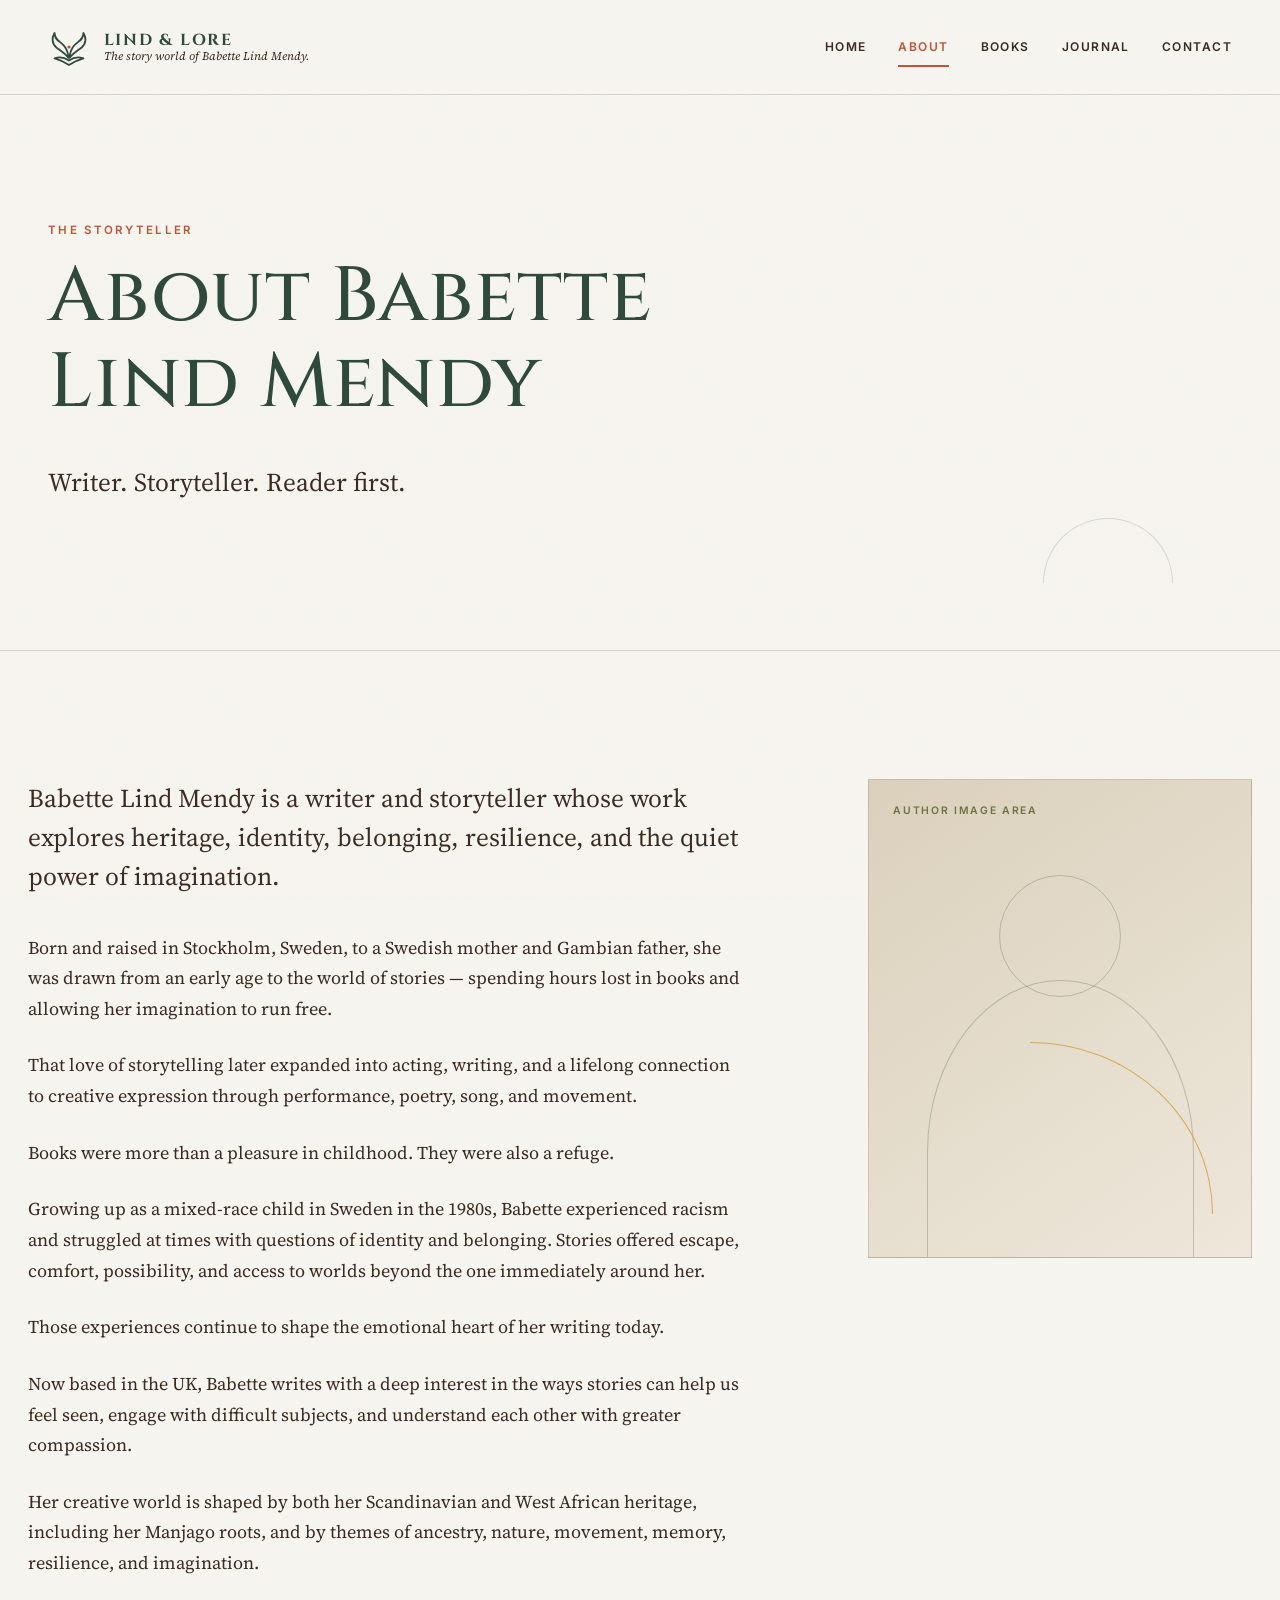
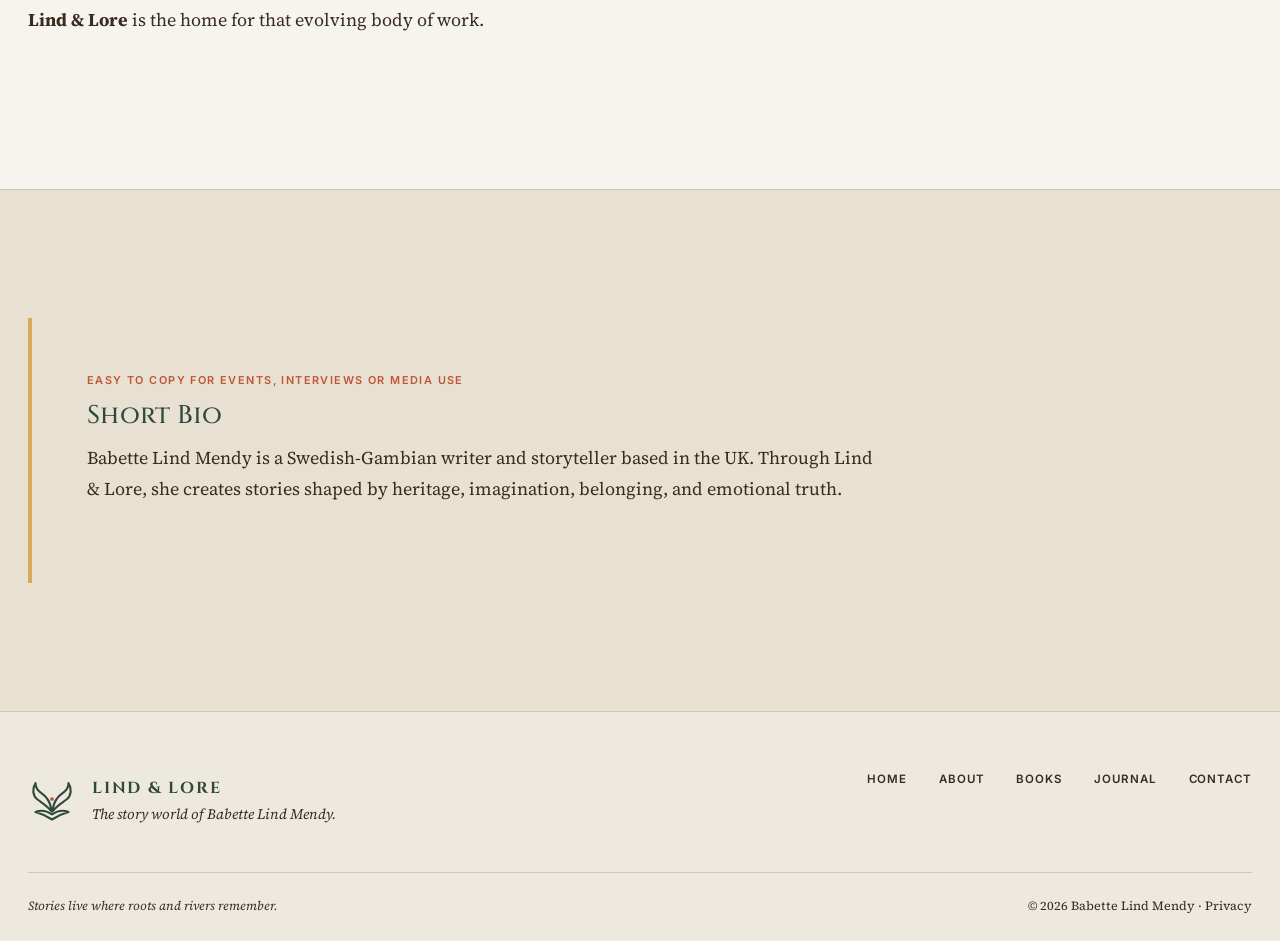
==== about.html @ 5f092d26 "Build Lind and Lore author website" ====
<!doctype html><html lang="en"><head><meta charset="utf-8"><meta name="viewport" content="width=device-width, initial-scale=1"><title>About Babette Lind Mendy | Lind &amp; Lore</title><meta name="description" content="Meet Babette Lind Mendy, a Swedish-Gambian writer and storyteller whose work explores heritage, identity, belonging and imagination."><link rel="canonical" href="https://lindandlore.com/about.html"><meta property="og:type" content="website"><meta property="og:title" content="About Babette Lind Mendy | Lind &amp; Lore"><meta property="og:description" content="Writer. Storyteller. Reader first."><meta property="og:url" content="https://lindandlore.com/about.html"><meta name="twitter:card" content="summary"><meta name="theme-color" content="#F6F4EE"><link rel="icon" href="assets/logo/lind-lore-mark.svg" type="image/svg+xml"><link rel="preconnect" href="https://fonts.googleapis.com"><link rel="preconnect" href="https://fonts.gstatic.com" crossorigin><link href="https://fonts.googleapis.com/css2?family=Cinzel:wght@500;600&amp;family=Source+Serif+4:opsz,wght@8..60,400;8..60,500;8..60,600&amp;family=Inter:wght@500;600&amp;display=swap" rel="stylesheet"><link rel="stylesheet" href="assets/css/styles.css"></head>
<body><a class="skip-link" href="#main-content">Skip to content</a><header class="site-header"><div class="header-inner"><a class="brand" href="index.html" aria-label="Lind and Lore home"><img src="assets/logo/lind-lore-mark.svg" width="42" height="42" alt=""><span class="brand-copy"><strong>Lind &amp; Lore</strong><small>The story world of Babette Lind Mendy.</small></span></a><button class="menu-toggle" type="button" aria-expanded="false" aria-controls="main-navigation"><span></span><span></span><span></span><span class="visually-hidden">Menu</span></button><nav id="main-navigation" class="main-nav" aria-label="Main navigation"><a href="index.html">Home</a><a href="about.html" aria-current="page">About</a><a href="books.html">Books</a><a href="journal.html">Journal</a><a href="contact.html">Contact</a></nav></div></header>
<main id="main-content"><section class="hero page-hero"><p class="eyebrow">The storyteller</p><h1>About Babette<br>Lind Mendy</h1><p class="hero-intro">Writer. Storyteller. Reader first.</p></section>
<section class="section"><div class="bio-layout"><article class="prose"><p class="large-copy">Babette Lind Mendy is a writer and storyteller whose work explores heritage, identity, belonging, resilience, and the quiet power of imagination.</p><p>Born and raised in Stockholm, Sweden, to a Swedish mother and Gambian father, she was drawn from an early age to the world of stories — spending hours lost in books and allowing her imagination to run free.</p><p>That love of storytelling later expanded into acting, writing, and a lifelong connection to creative expression through performance, poetry, song, and movement.</p><p>Books were more than a pleasure in childhood. They were also a refuge.</p><p>Growing up as a mixed-race child in Sweden in the 1980s, Babette experienced racism and struggled at times with questions of identity and belonging. Stories offered escape, comfort, possibility, and access to worlds beyond the one immediately around her.</p><p>Those experiences continue to shape the emotional heart of her writing today.</p><p>Now based in the UK, Babette writes with a deep interest in the ways stories can help us feel seen, engage with difficult subjects, and understand each other with greater compassion.</p><p>Her creative world is shaped by both her Scandinavian and West African heritage, including her Manjago roots, and by themes of ancestry, nature, movement, memory, resilience, and imagination.</p><p><strong>Lind &amp; Lore</strong> is the home for that evolving body of work.</p></article><div class="portrait-frame author-placeholder" role="img" aria-label="Reserved space for an editorial portrait of Babette Lind Mendy"><span>Author image area</span><i aria-hidden="true"></i></div></div></section>
<section class="section oat-section"><div class="short-bio"><p class="copy-label">Easy to copy for events, interviews or media use</p><h2>Short Bio</h2><p>Babette Lind Mendy is a Swedish-Gambian writer and storyteller based in the UK. Through Lind &amp; Lore, she creates stories shaped by heritage, imagination, belonging, and emotional truth.</p></div></section></main>
<footer class="site-footer"><div class="footer-inner"><div class="footer-brand"><img src="assets/logo/lind-lore-mark.svg" width="48" height="48" alt=""><div><strong>Lind &amp; Lore</strong><p>The story world of Babette Lind Mendy.</p></div></div><nav aria-label="Footer navigation"><a href="index.html">Home</a><a href="about.html">About</a><a href="books.html">Books</a><a href="journal.html">Journal</a><a href="contact.html">Contact</a></nav></div><div class="footer-bottom"><p>Stories live where roots and rivers remember.</p><p>© <span data-current-year></span> Babette Lind Mendy · <a href="contact.html#privacy">Privacy</a></p></div></footer><script src="assets/js/main.js"></script></body></html>
---- assets/css/styles.css ----
:root{--ivory:#f6f4ee;--oat:#e8e1d2;--honey:#d7aa59;--terracotta:#c05436;--forest:#2f4a3d;--olive:#6b7440;--cocoa:#3b2a1f;--line:rgba(59,42,31,.18);--shadow:0 20px 55px rgba(59,42,31,.10);--display:"Cinzel",Georgia,serif;--serif:"Source Serif 4",Georgia,serif;--sans:"Inter",Arial,sans-serif;--page:1240px;--reading:720px}
*,*::before,*::after{box-sizing:border-box}html{scroll-behavior:smooth}body{margin:0;background:var(--ivory);color:var(--cocoa);font-family:var(--serif);font-size:18px;line-height:1.7}body::before{content:"";position:fixed;inset:0;pointer-events:none;opacity:.22;background-image:url("data:image/svg+xml,%3Csvg xmlns='http://www.w3.org/2000/svg' width='160' height='160' viewBox='0 0 160 160'%3E%3Cfilter id='n'%3E%3CfeTurbulence type='fractalNoise' baseFrequency='.9' numOctaves='2' stitchTiles='stitch'/%3E%3C/filter%3E%3Crect width='100%25' height='100%25' filter='url(%23n)' opacity='.08'/%3E%3C/svg%3E")}a{color:inherit}img{max-width:100%;display:block}button,input,select,textarea{font:inherit}h1,h2,h3{font-family:var(--display);color:var(--forest);line-height:1.12;font-weight:500;margin:0 0 .5em;letter-spacing:.01em}h1{font-size:clamp(2.8rem,6vw,5.75rem)}h2{font-size:clamp(2.15rem,4vw,4rem)}h3{font-size:clamp(1.35rem,2.2vw,2rem)}p{margin:0 0 1.3em}.skip-link{position:fixed;top:10px;left:10px;z-index:1000;background:var(--forest);color:var(--ivory);padding:.6rem 1rem;transform:translateY(-150%)}.skip-link:focus{transform:translateY(0)}.visually-hidden{position:absolute!important;width:1px;height:1px;padding:0;margin:-1px;overflow:hidden;clip:rect(0,0,0,0);white-space:nowrap;border:0}.eyebrow{font-family:var(--sans);font-size:.72rem;font-weight:600;line-height:1.3;letter-spacing:.2em;text-transform:uppercase;color:var(--terracotta);margin-bottom:1rem}.site-header{position:relative;z-index:50;background:rgba(246,244,238,.96);border-bottom:1px solid var(--line)}.header-inner{max-width:var(--page);min-height:94px;margin:auto;padding:0 28px;display:flex;align-items:center;justify-content:space-between;gap:2rem}.brand{display:flex;align-items:center;gap:.85rem;text-decoration:none}.brand img{width:42px;height:42px}.brand-copy{display:flex;flex-direction:column;line-height:1.2}.brand-copy strong,.footer-brand strong{font-family:var(--display);text-transform:uppercase;letter-spacing:.11em;color:var(--forest);font-size:1rem}.brand-copy small{font-size:.72rem;font-style:italic;color:var(--cocoa)}.main-nav{display:flex;align-items:center;gap:2rem;font-family:var(--sans);font-size:.75rem;font-weight:600;letter-spacing:.12em;text-transform:uppercase}.main-nav a{text-decoration:none;position:relative;padding:.6rem 0}.main-nav a::after{content:"";position:absolute;left:0;right:100%;bottom:0;height:2px;background:var(--terracotta);transition:right .2s ease}.main-nav a:hover::after,.main-nav a[aria-current="page"]::after{right:0}.main-nav a[aria-current="page"]{color:var(--terracotta)}.menu-toggle{display:none;border:0;background:none;width:46px;height:46px;padding:10px;cursor:pointer}.menu-toggle>span:not(.visually-hidden){display:block;height:2px;background:var(--forest);margin:5px 0;transition:.2s}.button{display:inline-flex;align-items:center;justify-content:center;min-height:48px;padding:.72rem 1.25rem;border:1px solid transparent;border-radius:3px;font-family:var(--sans);font-size:.77rem;font-weight:600;letter-spacing:.06em;text-decoration:none;cursor:pointer;transition:background .2s,color .2s,border-color .2s}.button-primary{background:var(--terracotta);color:var(--ivory);border-color:var(--terracotta)}.button-primary:hover{background:#a9442c;border-color:#a9442c}.button-secondary{background:transparent;color:var(--forest);border-color:var(--forest)}.button-secondary:hover{background:var(--forest);color:var(--ivory)}.button-disabled{background:rgba(59,42,31,.06);border-color:var(--line);color:#75695f;cursor:not-allowed}.button-row{display:flex;flex-wrap:wrap;gap:.75rem;margin-top:2rem}.text-link{font-family:var(--sans);font-size:.78rem;font-weight:600;letter-spacing:.06em;color:var(--forest);text-decoration:none;border-bottom:1px solid var(--honey);padding-bottom:.25rem}.text-link:hover{color:var(--terracotta)}:focus-visible{outline:3px solid var(--honey);outline-offset:4px}.hero{max-width:var(--page);margin:auto;padding:clamp(70px,9vw,132px) 28px}.home-hero{min-height:720px;display:grid;grid-template-columns:minmax(0,1.05fr) minmax(350px,.78fr);align-items:center;gap:clamp(45px,7vw,100px)}.hero-copy h1{max-width:760px}.hero-intro{font-size:clamp(1.25rem,2vw,1.65rem);max-width:650px;line-height:1.45}.landscape-art{aspect-ratio:4/5;position:relative;overflow:hidden;border-radius:52% 52% 4px 4px;background:linear-gradient(180deg,#ead9bd 0%,#dec38e 42%,#9c9a69 43%,#536352 100%);box-shadow:var(--shadow)}.landscape-art::after{content:"";position:absolute;inset:0;background:linear-gradient(120deg,rgba(255,255,255,.22),transparent 34%),repeating-radial-gradient(ellipse at 50% 100%,transparent 0 36px,rgba(246,244,238,.11) 37px 38px)}.landscape-mark{position:absolute;width:72%;height:auto;left:14%;top:10%;opacity:.09;filter:sepia(1)}.sun{position:absolute;width:82px;height:82px;border-radius:50%;background:#f0dba0;right:16%;top:20%;box-shadow:0 0 70px rgba(240,219,160,.5)}.hill{position:absolute;border-radius:50% 50% 0 0}.hill-one{width:125%;height:42%;left:-45%;bottom:23%;background:#6d7a58;transform:rotate(6deg)}.hill-two{width:130%;height:46%;right:-58%;bottom:16%;background:#3d584b;transform:rotate(-5deg)}.river{position:absolute;width:28%;height:58%;left:46%;bottom:-17%;border-radius:50%;background:linear-gradient(90deg,rgba(246,244,238,.15),rgba(246,244,238,.72),rgba(246,244,238,.2));transform:rotate(8deg);filter:blur(.3px)}.spark{position:absolute;color:var(--ivory);z-index:2;font-size:.8rem}.spark-one{left:18%;top:23%}.spark-two{right:31%;top:34%}.section{padding:clamp(80px,10vw,140px) max(28px,calc((100vw - var(--page))/2));border-top:1px solid var(--line)}.narrow{max-width:var(--reading);margin:auto}.intro-section{position:relative;text-align:center}.section-marker{font-size:1.3rem;color:var(--honey);margin-bottom:2rem}.large-copy{font-size:clamp(1.25rem,2vw,1.62rem);line-height:1.52}.oat-section{background:var(--oat)}.section-heading{display:grid;grid-template-columns:minmax(0,1.4fr) minmax(240px,.6fr);align-items:end;gap:3rem;margin-bottom:clamp(50px,7vw,90px)}.section-heading h2{margin-bottom:0}.section-note{font-size:1.15rem;font-style:italic;border-left:1px solid var(--honey);padding-left:1.5rem}.book-feature{display:grid;grid-template-columns:minmax(280px,420px) minmax(0,1fr);align-items:center;gap:clamp(50px,9vw,130px);max-width:1080px;margin:auto}.book-cover{aspect-ratio:2/3;position:relative;overflow:hidden;background:var(--forest);color:var(--ivory);box-shadow:10px 15px 30px rgba(59,42,31,.18),inset 8px 0 10px rgba(0,0,0,.12)}.book-cover::before{content:"";position:absolute;inset:0;background:repeating-radial-gradient(ellipse at 50% 100%,transparent 0 32px,rgba(246,244,238,.1) 33px 34px)}.cover-sky{height:47%;background:linear-gradient(#dda75a,#c36b42);position:relative}.cover-sky::after{content:"";position:absolute;width:125%;height:45%;left:-12%;bottom:-20%;background:var(--forest);border-radius:50% 50% 0 0}.cover-sky span{position:absolute;z-index:2;right:1rem;top:1rem;font:600 .55rem/1.4 var(--sans);letter-spacing:.1em;text-align:right;text-transform:uppercase;opacity:.75}.cover-title{position:absolute;left:12%;right:12%;bottom:9%;display:flex;flex-direction:column;gap:1.5rem}.cover-title strong{font-family:var(--display);font-weight:500;font-size:clamp(2rem,4vw,3.8rem);line-height:1.04}.cover-title small{font:600 .64rem var(--sans);text-transform:uppercase;letter-spacing:.16em}.book-cover-large{max-width:410px}.book-feature-copy{max-width:590px}.about-preview{display:grid;grid-template-columns:minmax(280px,.8fr) minmax(0,1.1fr);align-items:center;gap:clamp(50px,9vw,135px)}.portrait-frame{aspect-ratio:4/5;max-width:430px;position:relative;background:linear-gradient(145deg,#dad0bc,#eee7da);border:1px solid var(--line);overflow:hidden}.author-placeholder::before{content:"";position:absolute;width:70%;height:72%;left:15%;bottom:-14%;border:1px solid rgba(47,74,61,.25);border-radius:50% 50% 0 0}.author-placeholder::after{content:"";position:absolute;width:32%;aspect-ratio:1;left:34%;top:20%;border:1px solid rgba(47,74,61,.25);border-radius:50%}.author-placeholder span{position:absolute;z-index:2;top:1.5rem;left:1.5rem;font:600 .65rem var(--sans);letter-spacing:.16em;text-transform:uppercase;color:var(--olive)}.author-placeholder i{position:absolute;right:10%;bottom:9%;width:48%;height:36%;border:1px solid var(--honey);border-width:1px 1px 0 0;border-radius:0 100% 0 0}.card-grid{display:grid;gap:1.2rem}.three-cards{grid-template-columns:repeat(3,1fr)}.story-card{min-height:330px;padding:2.3rem;display:flex;flex-direction:column;align-items:flex-start;background:rgba(232,225,210,.58);border:1px solid var(--line);border-radius:5px}.story-card:nth-child(2){background:rgba(246,244,238,.5)}.story-card p{flex:1}.card-icon{height:55px;color:var(--terracotta);font-family:var(--display);font-size:2rem}.arch-icon{display:block;width:40px;height:48px;border:1px solid var(--terracotta);border-bottom:0;border-radius:50% 50% 0 0}.newsletter{padding:clamp(70px,9vw,120px) max(28px,calc((100vw - var(--page))/2));display:grid;grid-template-columns:1fr 1fr;gap:clamp(50px,8vw,120px);align-items:center;background:var(--forest);color:var(--ivory)}.newsletter h2,.newsletter .eyebrow{color:var(--ivory)}.integration-form label,.contact-form label{display:block;font:600 .73rem var(--sans);letter-spacing:.08em;text-transform:uppercase;margin-bottom:.55rem}.inline-form{display:flex}.inline-form input{min-width:0;flex:1;border:1px solid rgba(246,244,238,.55);border-right:0;background:rgba(246,244,238,.1);color:var(--ivory);padding:.7rem 1rem;border-radius:3px 0 0 3px}.inline-form input::placeholder{color:rgba(246,244,238,.7)}.inline-form .button{border-radius:0 3px 3px 0}.form-note{font-size:.74rem;opacity:.74;margin:.65rem 0 0}.form-status{font-size:.85rem;color:#f1d8a8;margin:.6rem 0 0;min-height:1.5em}.site-footer{background:#eee9df;padding:60px max(28px,calc((100vw - var(--page))/2)) 25px;border-top:1px solid var(--line)}.footer-inner{display:flex;align-items:flex-start;justify-content:space-between;gap:2rem;padding-bottom:45px}.footer-brand{display:flex;gap:1rem;align-items:center}.footer-brand img{width:48px}.footer-brand p{font-size:.9rem;font-style:italic;margin:0}.footer-inner nav{display:flex;flex-wrap:wrap;gap:1.3rem 2rem;font:600 .72rem var(--sans);letter-spacing:.08em;text-transform:uppercase}.footer-inner nav a,.footer-bottom a{text-decoration:none}.footer-inner nav a:hover,.footer-bottom a:hover{color:var(--terracotta)}.footer-bottom{display:flex;justify-content:space-between;gap:1rem;border-top:1px solid var(--line);padding-top:22px;font-size:.78rem}.footer-bottom p{margin:0}.footer-bottom p:first-child{font-style:italic}
.page-hero{padding-top:clamp(80px,10vw,130px);padding-bottom:clamp(75px,9vw,115px);position:relative}.page-hero::after{content:"";position:absolute;right:7%;bottom:12%;width:130px;height:65px;border:1px solid rgba(47,74,61,.17);border-bottom:0;border-radius:70px 70px 0 0}.page-hero h1{max-width:900px}.page-hero .hero-intro{max-width:780px}.prose{max-width:var(--reading)}.prose p{margin-bottom:1.45em}.bio-layout{display:grid;grid-template-columns:minmax(0,1.25fr) minmax(260px,.65fr);gap:clamp(50px,8vw,110px);align-items:start}.bio-layout .portrait-frame{position:sticky;top:40px}.short-bio{background:var(--oat);border-left:4px solid var(--honey);padding:clamp(28px,5vw,55px);max-width:900px}.short-bio h2{font-size:1.6rem}.copy-label{font:600 .68rem var(--sans);letter-spacing:.13em;text-transform:uppercase;color:var(--terracotta)}.book-listing{display:grid;grid-template-columns:minmax(260px,390px) 1fr;gap:clamp(50px,8vw,115px);align-items:center}.metadata{display:grid;grid-template-columns:repeat(2,minmax(0,1fr));gap:1rem;margin:2rem 0}.meta-item{padding:1rem 0;border-top:1px solid var(--line)}.meta-item span{display:block;font:600 .65rem var(--sans);letter-spacing:.12em;text-transform:uppercase;color:var(--olive)}.meta-item strong{font-weight:500}.placeholder-actions{display:flex;gap:.75rem;flex-wrap:wrap}.centered-section{text-align:center}.centered-section .narrow{margin:auto}.schools-banner{display:grid;grid-template-columns:1fr auto;align-items:center;gap:3rem;background:var(--forest);color:var(--ivory);border-top:0}.schools-banner h2,.schools-banner .eyebrow{color:var(--ivory)}.book-detail-hero{display:grid;grid-template-columns:minmax(280px,430px) 1fr;gap:clamp(50px,9vw,120px);align-items:center}.book-detail-hero .book-cover{width:100%}.detail-copy h1{font-size:clamp(2.9rem,6vw,5.5rem)}.byline{font:600 .75rem var(--sans);letter-spacing:.14em;text-transform:uppercase;color:var(--olive)}.split-section{display:grid;grid-template-columns:.8fr 1.2fr;gap:clamp(45px,8vw,110px)}.split-section h2{font-size:clamp(2rem,3.5vw,3.3rem)}.check-list{list-style:none;padding:0;margin:2rem 0}.check-list li{position:relative;padding:.72rem 0 .72rem 2rem;border-bottom:1px solid var(--line)}.check-list li::before{content:"✦";position:absolute;left:0;color:var(--terracotta);font-size:.7rem}.resource-placeholder{display:inline-flex;gap:.7rem;align-items:center;padding:.8rem 1rem;background:var(--oat);border:1px solid var(--line);font:600 .72rem var(--sans);letter-spacing:.06em}.tease-section{text-align:center;background:var(--oat)}.tease-section .narrow{margin:auto}.journal-intro{max-width:820px}.journal-placeholder{max-width:820px;border:1px solid var(--line);background:var(--oat);padding:clamp(35px,7vw,70px);position:relative}.journal-placeholder::after{content:"✦";position:absolute;right:2rem;top:1.5rem;color:var(--honey)}.journal-placeholder time{font:600 .68rem var(--sans);letter-spacing:.12em;text-transform:uppercase;color:var(--olive)}.contact-layout{display:grid;grid-template-columns:minmax(260px,.7fr) minmax(0,1.3fr);gap:clamp(55px,9vw,120px)}.contact-aside{background:var(--oat);padding:2rem;align-self:start}.contact-aside h2{font-size:1.5rem}.contact-types{list-style:none;padding:0;margin:0}.contact-types li{padding:.55rem 0;border-bottom:1px solid var(--line)}.contact-form{display:grid;grid-template-columns:1fr 1fr;gap:1.2rem}.field-full{grid-column:1/-1}.contact-form input,.contact-form select,.contact-form textarea{width:100%;border:1px solid rgba(59,42,31,.35);background:rgba(255,255,255,.45);padding:.75rem .85rem;border-radius:3px;color:var(--cocoa)}.contact-form textarea{min-height:180px;resize:vertical}.required-note{font-size:.78rem;color:#6b5d52}.privacy-note{max-width:800px}.privacy-note h2{font-size:1.5rem}
@media(max-width:900px){.home-hero,.about-preview,.book-feature,.book-listing,.book-detail-hero,.bio-layout,.contact-layout{grid-template-columns:1fr}.home-hero{min-height:auto}.landscape-art{max-width:520px;width:100%;margin:auto}.book-cover,.portrait-frame{width:min(100%,420px);margin:auto}.three-cards{grid-template-columns:1fr 1fr}.story-card:last-child{grid-column:1/-1}.newsletter,.split-section{grid-template-columns:1fr}.bio-layout .portrait-frame{position:relative;top:auto}.schools-banner{grid-template-columns:1fr}.footer-inner{flex-direction:column}.contact-aside{max-width:650px}}
@media(max-width:700px){body{font-size:17px}.header-inner{min-height:78px;padding:0 20px}.brand-copy small{display:none}.menu-toggle{display:block}.main-nav{display:none;position:absolute;top:100%;left:0;right:0;background:var(--ivory);padding:1rem 20px 1.4rem;border-bottom:1px solid var(--line);box-shadow:0 10px 25px rgba(59,42,31,.1);flex-direction:column;align-items:stretch;gap:0}.main-nav.is-open{display:flex}.main-nav a{padding:.8rem .2rem}.main-nav a::after{display:none}.hero,.section{padding-left:20px;padding-right:20px}.home-hero{padding-top:65px}.hero-copy h1{font-size:clamp(2.65rem,13vw,4.1rem)}.landscape-art{aspect-ratio:5/6}.section-heading{grid-template-columns:1fr;gap:1.3rem}.section-note{margin:0}.three-cards{grid-template-columns:1fr}.story-card:last-child{grid-column:auto}.story-card{min-height:270px;padding:1.6rem}.book-listing .book-cover,.book-detail-hero .book-cover{order:-1}.metadata{grid-template-columns:1fr}.newsletter{padding-left:20px;padding-right:20px}.inline-form{display:block}.inline-form input{width:100%;border-right:1px solid rgba(246,244,238,.55);border-radius:3px;margin-bottom:.7rem}.inline-form .button{width:100%;border-radius:3px}.contact-form{grid-template-columns:1fr}.field-full{grid-column:auto}.footer-inner nav{display:grid;grid-template-columns:1fr 1fr;width:100%}.footer-bottom{flex-direction:column}.button-row .button{width:100%}.page-hero::after{width:80px;height:40px}.placeholder-actions .button{width:100%}}
@media(prefers-reduced-motion:reduce){html{scroll-behavior:auto}*,*::before,*::after{transition-duration:.01ms!important;animation-duration:.01ms!important;animation-iteration-count:1!important}}
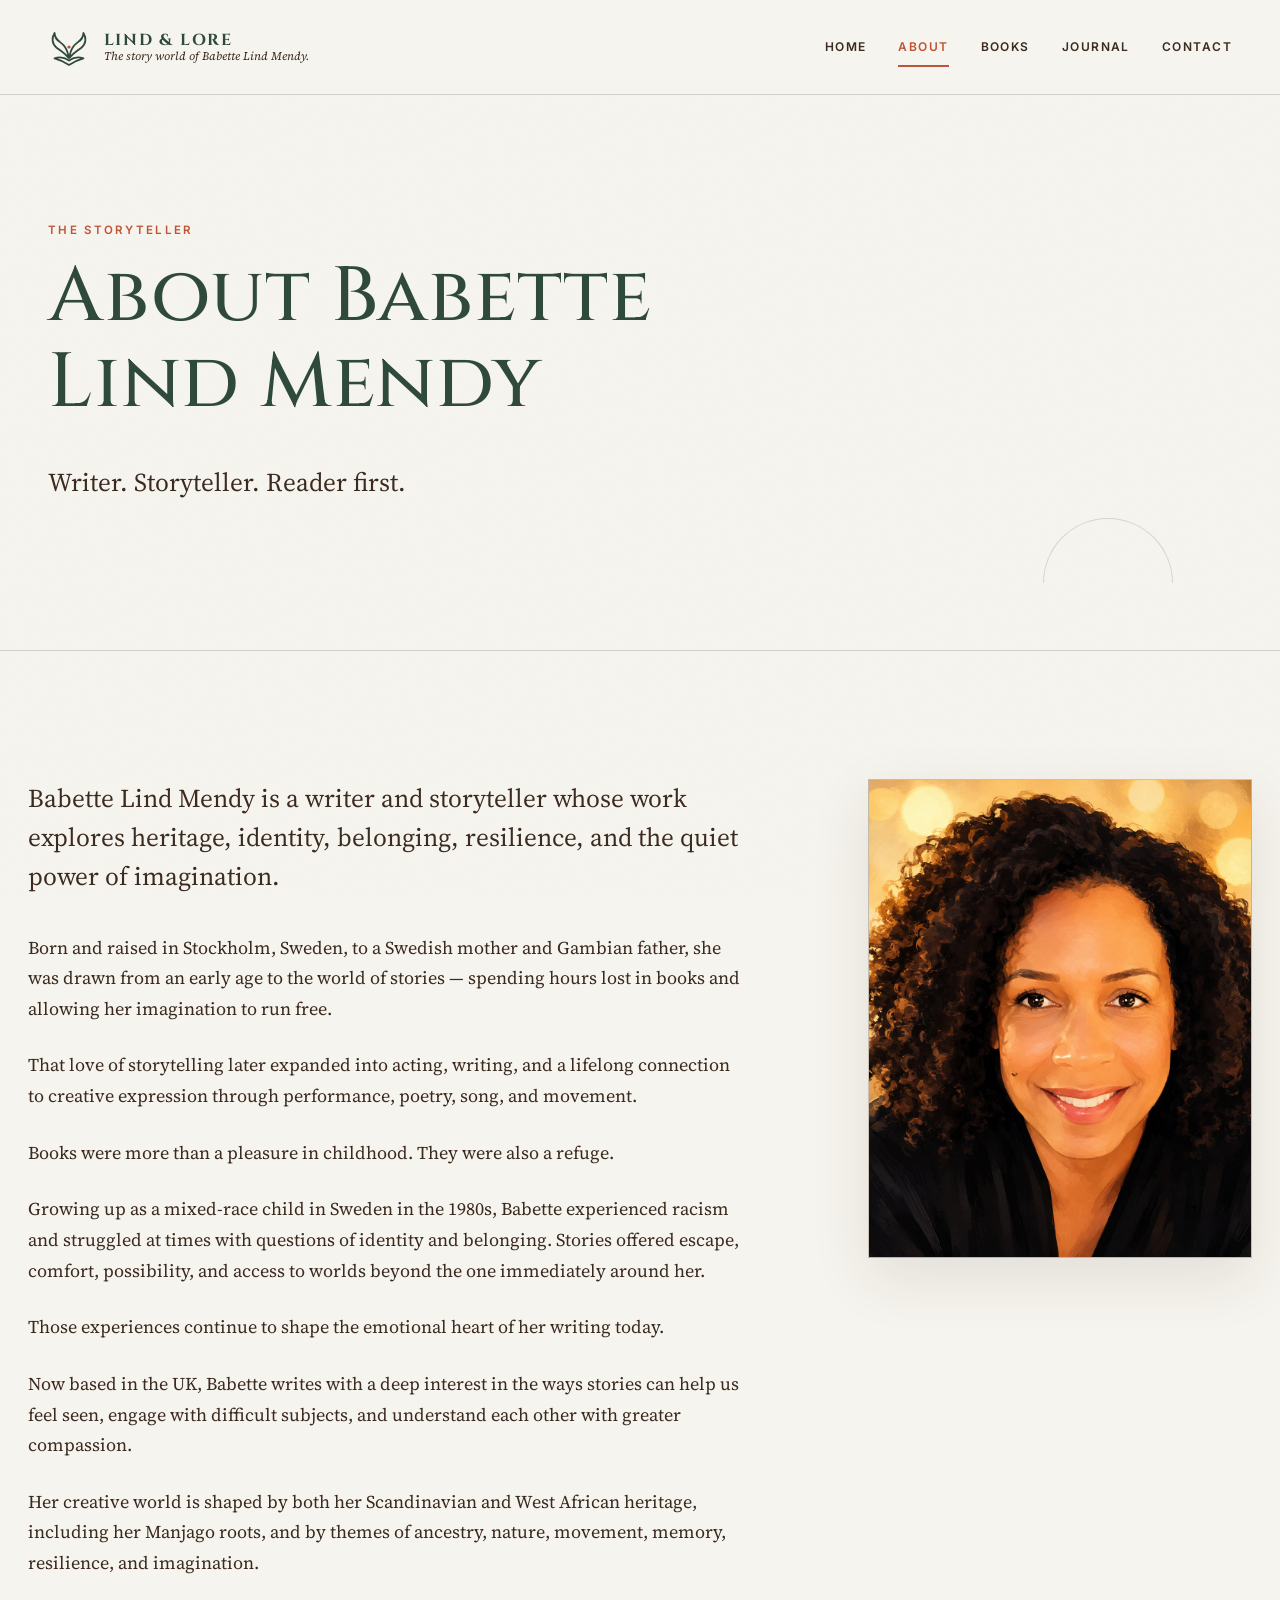
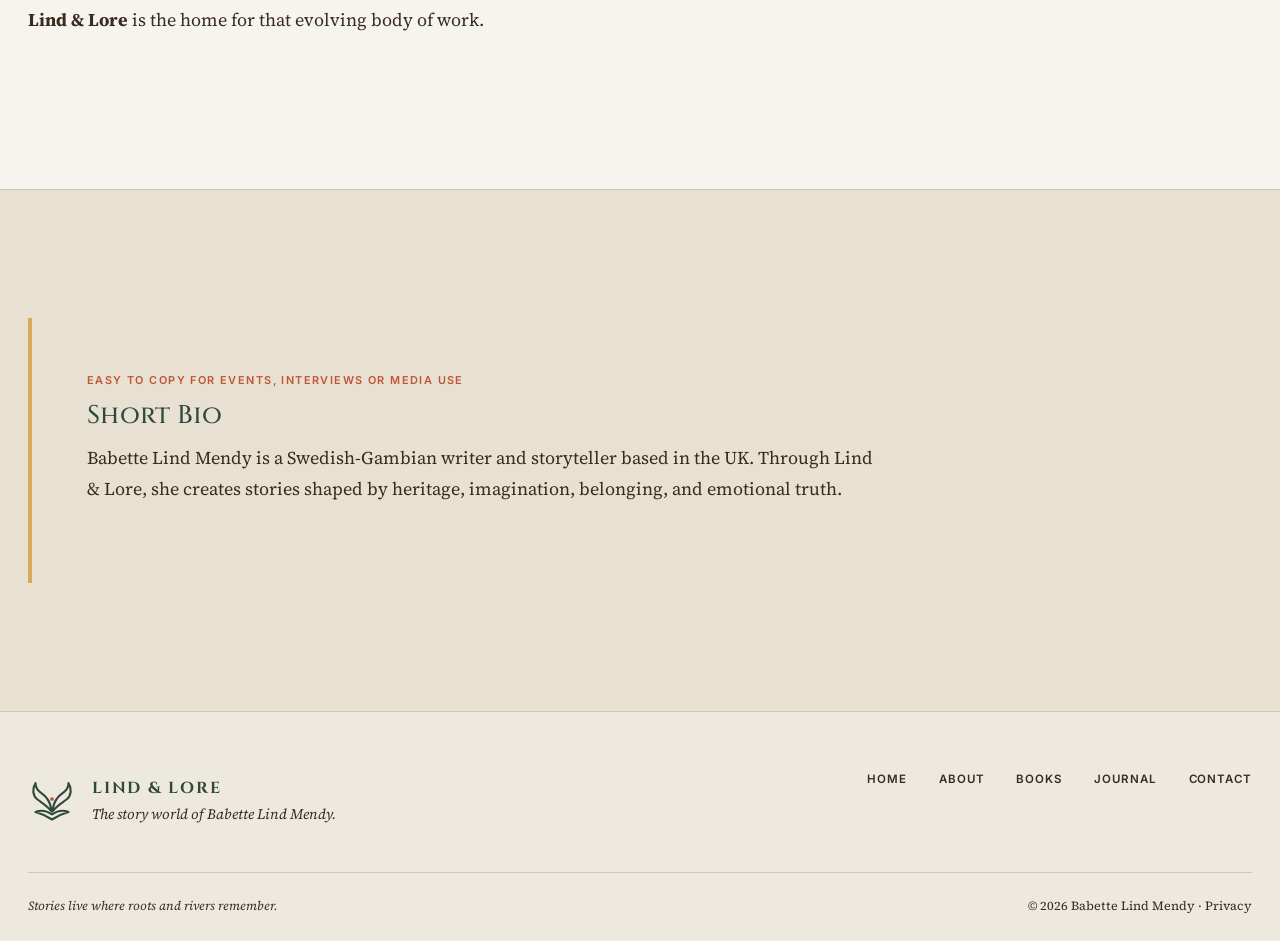
==== commit 90854c5c: "Add mailing list, book artwork and school resources" ====
--- a/about.html
+++ b/about.html
@@ -1,6 +1,6 @@
 <!doctype html><html lang="en"><head><meta charset="utf-8"><meta name="viewport" content="width=device-width, initial-scale=1"><title>About Babette Lind Mendy | Lind &amp; Lore</title><meta name="description" content="Meet Babette Lind Mendy, a Swedish-Gambian writer and storyteller whose work explores heritage, identity, belonging and imagination."><link rel="canonical" href="https://lindandlore.com/about.html"><meta property="og:type" content="website"><meta property="og:title" content="About Babette Lind Mendy | Lind &amp; Lore"><meta property="og:description" content="Writer. Storyteller. Reader first."><meta property="og:url" content="https://lindandlore.com/about.html"><meta name="twitter:card" content="summary"><meta name="theme-color" content="#F6F4EE"><link rel="icon" href="assets/logo/lind-lore-mark.svg" type="image/svg+xml"><link rel="preconnect" href="https://fonts.googleapis.com"><link rel="preconnect" href="https://fonts.gstatic.com" crossorigin><link href="https://fonts.googleapis.com/css2?family=Cinzel:wght@500;600&amp;family=Source+Serif+4:opsz,wght@8..60,400;8..60,500;8..60,600&amp;family=Inter:wght@500;600&amp;display=swap" rel="stylesheet"><link rel="stylesheet" href="assets/css/styles.css"></head>
 <body><a class="skip-link" href="#main-content">Skip to content</a><header class="site-header"><div class="header-inner"><a class="brand" href="index.html" aria-label="Lind and Lore home"><img src="assets/logo/lind-lore-mark.svg" width="42" height="42" alt=""><span class="brand-copy"><strong>Lind &amp; Lore</strong><small>The story world of Babette Lind Mendy.</small></span></a><button class="menu-toggle" type="button" aria-expanded="false" aria-controls="main-navigation"><span></span><span></span><span></span><span class="visually-hidden">Menu</span></button><nav id="main-navigation" class="main-nav" aria-label="Main navigation"><a href="index.html">Home</a><a href="about.html" aria-current="page">About</a><a href="books.html">Books</a><a href="journal.html">Journal</a><a href="contact.html">Contact</a></nav></div></header>
 <main id="main-content"><section class="hero page-hero"><p class="eyebrow">The storyteller</p><h1>About Babette<br>Lind Mendy</h1><p class="hero-intro">Writer. Storyteller. Reader first.</p></section>
-<section class="section"><div class="bio-layout"><article class="prose"><p class="large-copy">Babette Lind Mendy is a writer and storyteller whose work explores heritage, identity, belonging, resilience, and the quiet power of imagination.</p><p>Born and raised in Stockholm, Sweden, to a Swedish mother and Gambian father, she was drawn from an early age to the world of stories — spending hours lost in books and allowing her imagination to run free.</p><p>That love of storytelling later expanded into acting, writing, and a lifelong connection to creative expression through performance, poetry, song, and movement.</p><p>Books were more than a pleasure in childhood. They were also a refuge.</p><p>Growing up as a mixed-race child in Sweden in the 1980s, Babette experienced racism and struggled at times with questions of identity and belonging. Stories offered escape, comfort, possibility, and access to worlds beyond the one immediately around her.</p><p>Those experiences continue to shape the emotional heart of her writing today.</p><p>Now based in the UK, Babette writes with a deep interest in the ways stories can help us feel seen, engage with difficult subjects, and understand each other with greater compassion.</p><p>Her creative world is shaped by both her Scandinavian and West African heritage, including her Manjago roots, and by themes of ancestry, nature, movement, memory, resilience, and imagination.</p><p><strong>Lind &amp; Lore</strong> is the home for that evolving body of work.</p></article><div class="portrait-frame author-placeholder" role="img" aria-label="Reserved space for an editorial portrait of Babette Lind Mendy"><span>Author image area</span><i aria-hidden="true"></i></div></div></section>
+<section class="section"><div class="bio-layout"><article class="prose"><p class="large-copy">Babette Lind Mendy is a writer and storyteller whose work explores heritage, identity, belonging, resilience, and the quiet power of imagination.</p><p>Born and raised in Stockholm, Sweden, to a Swedish mother and Gambian father, she was drawn from an early age to the world of stories — spending hours lost in books and allowing her imagination to run free.</p><p>That love of storytelling later expanded into acting, writing, and a lifelong connection to creative expression through performance, poetry, song, and movement.</p><p>Books were more than a pleasure in childhood. They were also a refuge.</p><p>Growing up as a mixed-race child in Sweden in the 1980s, Babette experienced racism and struggled at times with questions of identity and belonging. Stories offered escape, comfort, possibility, and access to worlds beyond the one immediately around her.</p><p>Those experiences continue to shape the emotional heart of her writing today.</p><p>Now based in the UK, Babette writes with a deep interest in the ways stories can help us feel seen, engage with difficult subjects, and understand each other with greater compassion.</p><p>Her creative world is shaped by both her Scandinavian and West African heritage, including her Manjago roots, and by themes of ancestry, nature, movement, memory, resilience, and imagination.</p><p><strong>Lind &amp; Lore</strong> is the home for that evolving body of work.</p></article><figure class="portrait-frame author-portrait"><img src="assets/images/babette-lind-mendy-portrait.png" width="1258" height="1258" alt="Portrait of author Babette Lind Mendy"></figure></div></section>
 <section class="section oat-section"><div class="short-bio"><p class="copy-label">Easy to copy for events, interviews or media use</p><h2>Short Bio</h2><p>Babette Lind Mendy is a Swedish-Gambian writer and storyteller based in the UK. Through Lind &amp; Lore, she creates stories shaped by heritage, imagination, belonging, and emotional truth.</p></div></section></main>
 <footer class="site-footer"><div class="footer-inner"><div class="footer-brand"><img src="assets/logo/lind-lore-mark.svg" width="48" height="48" alt=""><div><strong>Lind &amp; Lore</strong><p>The story world of Babette Lind Mendy.</p></div></div><nav aria-label="Footer navigation"><a href="index.html">Home</a><a href="about.html">About</a><a href="books.html">Books</a><a href="journal.html">Journal</a><a href="contact.html">Contact</a></nav></div><div class="footer-bottom"><p>Stories live where roots and rivers remember.</p><p>© <span data-current-year></span> Babette Lind Mendy · <a href="contact.html#privacy">Privacy</a></p></div></footer><script src="assets/js/main.js"></script></body></html>
--- a/assets/css/styles.css
+++ b/assets/css/styles.css
@@ -3,4 +3,9 @@
 .page-hero{padding-top:clamp(80px,10vw,130px);padding-bottom:clamp(75px,9vw,115px);position:relative}.page-hero::after{content:"";position:absolute;right:7%;bottom:12%;width:130px;height:65px;border:1px solid rgba(47,74,61,.17);border-bottom:0;border-radius:70px 70px 0 0}.page-hero h1{max-width:900px}.page-hero .hero-intro{max-width:780px}.prose{max-width:var(--reading)}.prose p{margin-bottom:1.45em}.bio-layout{display:grid;grid-template-columns:minmax(0,1.25fr) minmax(260px,.65fr);gap:clamp(50px,8vw,110px);align-items:start}.bio-layout .portrait-frame{position:sticky;top:40px}.short-bio{background:var(--oat);border-left:4px solid var(--honey);padding:clamp(28px,5vw,55px);max-width:900px}.short-bio h2{font-size:1.6rem}.copy-label{font:600 .68rem var(--sans);letter-spacing:.13em;text-transform:uppercase;color:var(--terracotta)}.book-listing{display:grid;grid-template-columns:minmax(260px,390px) 1fr;gap:clamp(50px,8vw,115px);align-items:center}.metadata{display:grid;grid-template-columns:repeat(2,minmax(0,1fr));gap:1rem;margin:2rem 0}.meta-item{padding:1rem 0;border-top:1px solid var(--line)}.meta-item span{display:block;font:600 .65rem var(--sans);letter-spacing:.12em;text-transform:uppercase;color:var(--olive)}.meta-item strong{font-weight:500}.placeholder-actions{display:flex;gap:.75rem;flex-wrap:wrap}.centered-section{text-align:center}.centered-section .narrow{margin:auto}.schools-banner{display:grid;grid-template-columns:1fr auto;align-items:center;gap:3rem;background:var(--forest);color:var(--ivory);border-top:0}.schools-banner h2,.schools-banner .eyebrow{color:var(--ivory)}.book-detail-hero{display:grid;grid-template-columns:minmax(280px,430px) 1fr;gap:clamp(50px,9vw,120px);align-items:center}.book-detail-hero .book-cover{width:100%}.detail-copy h1{font-size:clamp(2.9rem,6vw,5.5rem)}.byline{font:600 .75rem var(--sans);letter-spacing:.14em;text-transform:uppercase;color:var(--olive)}.split-section{display:grid;grid-template-columns:.8fr 1.2fr;gap:clamp(45px,8vw,110px)}.split-section h2{font-size:clamp(2rem,3.5vw,3.3rem)}.check-list{list-style:none;padding:0;margin:2rem 0}.check-list li{position:relative;padding:.72rem 0 .72rem 2rem;border-bottom:1px solid var(--line)}.check-list li::before{content:"✦";position:absolute;left:0;color:var(--terracotta);font-size:.7rem}.resource-placeholder{display:inline-flex;gap:.7rem;align-items:center;padding:.8rem 1rem;background:var(--oat);border:1px solid var(--line);font:600 .72rem var(--sans);letter-spacing:.06em}.tease-section{text-align:center;background:var(--oat)}.tease-section .narrow{margin:auto}.journal-intro{max-width:820px}.journal-placeholder{max-width:820px;border:1px solid var(--line);background:var(--oat);padding:clamp(35px,7vw,70px);position:relative}.journal-placeholder::after{content:"✦";position:absolute;right:2rem;top:1.5rem;color:var(--honey)}.journal-placeholder time{font:600 .68rem var(--sans);letter-spacing:.12em;text-transform:uppercase;color:var(--olive)}.contact-layout{display:grid;grid-template-columns:minmax(260px,.7fr) minmax(0,1.3fr);gap:clamp(55px,9vw,120px)}.contact-aside{background:var(--oat);padding:2rem;align-self:start}.contact-aside h2{font-size:1.5rem}.contact-types{list-style:none;padding:0;margin:0}.contact-types li{padding:.55rem 0;border-bottom:1px solid var(--line)}.contact-form{display:grid;grid-template-columns:1fr 1fr;gap:1.2rem}.field-full{grid-column:1/-1}.contact-form input,.contact-form select,.contact-form textarea{width:100%;border:1px solid rgba(59,42,31,.35);background:rgba(255,255,255,.45);padding:.75rem .85rem;border-radius:3px;color:var(--cocoa)}.contact-form textarea{min-height:180px;resize:vertical}.required-note{font-size:.78rem;color:#6b5d52}.privacy-note{max-width:800px}.privacy-note h2{font-size:1.5rem}
 @media(max-width:900px){.home-hero,.about-preview,.book-feature,.book-listing,.book-detail-hero,.bio-layout,.contact-layout{grid-template-columns:1fr}.home-hero{min-height:auto}.landscape-art{max-width:520px;width:100%;margin:auto}.book-cover,.portrait-frame{width:min(100%,420px);margin:auto}.three-cards{grid-template-columns:1fr 1fr}.story-card:last-child{grid-column:1/-1}.newsletter,.split-section{grid-template-columns:1fr}.bio-layout .portrait-frame{position:relative;top:auto}.schools-banner{grid-template-columns:1fr}.footer-inner{flex-direction:column}.contact-aside{max-width:650px}}
 @media(max-width:700px){body{font-size:17px}.header-inner{min-height:78px;padding:0 20px}.brand-copy small{display:none}.menu-toggle{display:block}.main-nav{display:none;position:absolute;top:100%;left:0;right:0;background:var(--ivory);padding:1rem 20px 1.4rem;border-bottom:1px solid var(--line);box-shadow:0 10px 25px rgba(59,42,31,.1);flex-direction:column;align-items:stretch;gap:0}.main-nav.is-open{display:flex}.main-nav a{padding:.8rem .2rem}.main-nav a::after{display:none}.hero,.section{padding-left:20px;padding-right:20px}.home-hero{padding-top:65px}.hero-copy h1{font-size:clamp(2.65rem,13vw,4.1rem)}.landscape-art{aspect-ratio:5/6}.section-heading{grid-template-columns:1fr;gap:1.3rem}.section-note{margin:0}.three-cards{grid-template-columns:1fr}.story-card:last-child{grid-column:auto}.story-card{min-height:270px;padding:1.6rem}.book-listing .book-cover,.book-detail-hero .book-cover{order:-1}.metadata{grid-template-columns:1fr}.newsletter{padding-left:20px;padding-right:20px}.inline-form{display:block}.inline-form input{width:100%;border-right:1px solid rgba(246,244,238,.55);border-radius:3px;margin-bottom:.7rem}.inline-form .button{width:100%;border-radius:3px}.contact-form{grid-template-columns:1fr}.field-full{grid-column:auto}.footer-inner nav{display:grid;grid-template-columns:1fr 1fr;width:100%}.footer-bottom{flex-direction:column}.button-row .button{width:100%}.page-hero::after{width:80px;height:40px}.placeholder-actions .button{width:100%}}
+
+.newsletter-signup{min-width:0}.newsletter-fields{display:grid;grid-template-columns:minmax(0,.8fr) minmax(0,1.25fr) auto;gap:.75rem;align-items:end}.newsletter-fields input{width:100%;min-height:48px;border:1px solid rgba(246,244,238,.55);background:rgba(246,244,238,.1);color:var(--ivory);padding:.7rem 1rem;border-radius:3px}.newsletter-fields input::placeholder{color:rgba(246,244,238,.7)}.newsletter-fields .button{white-space:nowrap}.integration-form .optional{font-weight:500;letter-spacing:0;text-transform:none;opacity:.72}.newsletter-success{border-left:2px solid var(--honey);padding-left:1.4rem}.newsletter-success h3{color:var(--ivory)}.newsletter-success p{margin-bottom:0}.ml-error{display:block;color:#f1d8a8;font:500 .78rem var(--sans);margin-top:.35rem}.newsletter [hidden]{display:none!important}
+.book-cover-art{margin:0;background:transparent}.book-cover-art::before{display:none}.book-cover-art img{width:100%;height:100%;object-fit:cover}.author-portrait{margin:0;box-shadow:var(--shadow)}.author-portrait img{width:100%;height:100%;object-fit:cover;object-position:center 28%}.download-note{font-size:.9rem;color:#62554b}
+@media(max-width:1100px){.newsletter-fields{grid-template-columns:1fr 1fr}.newsletter-fields .button{grid-column:1/-1}}
+@media(max-width:700px){.newsletter-fields{grid-template-columns:1fr}.newsletter-fields .button{grid-column:auto;width:100%}}
 @media(prefers-reduced-motion:reduce){html{scroll-behavior:auto}*,*::before,*::after{transition-duration:.01ms!important;animation-duration:.01ms!important;animation-iteration-count:1!important}}
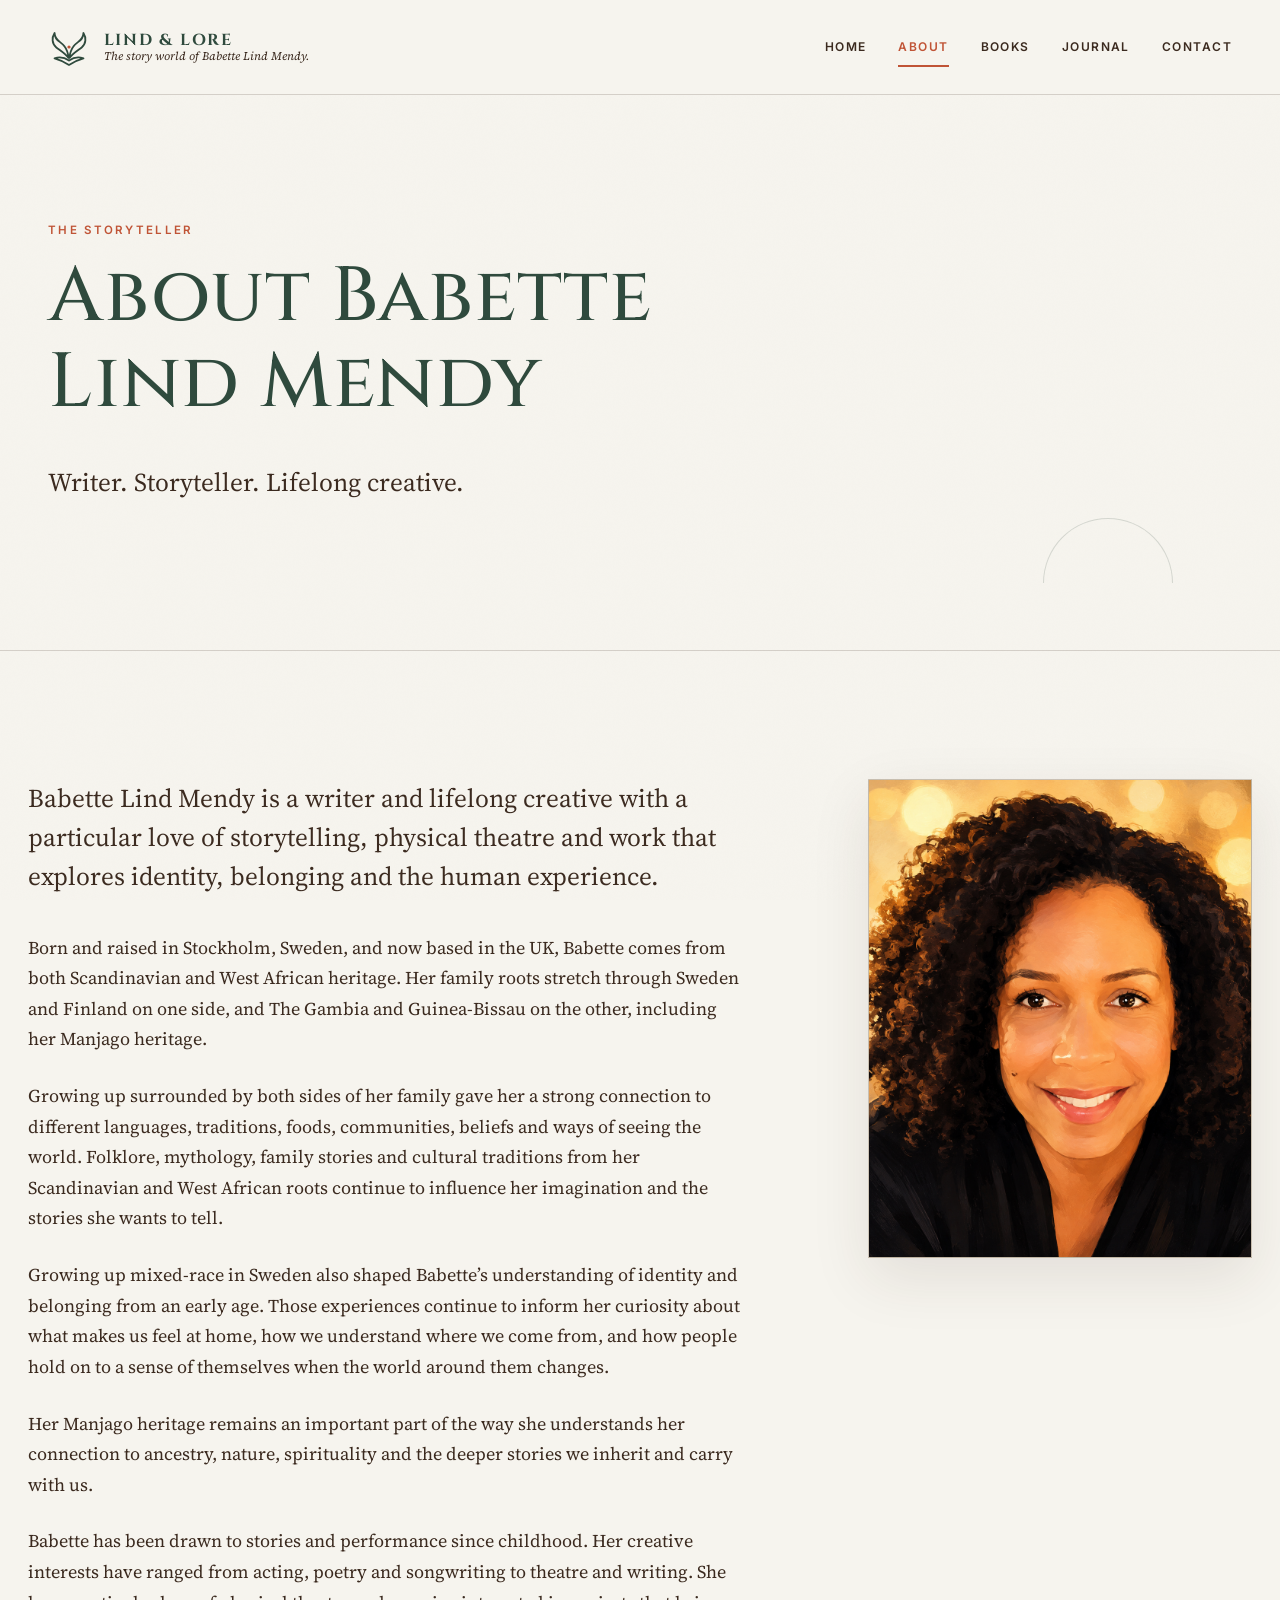
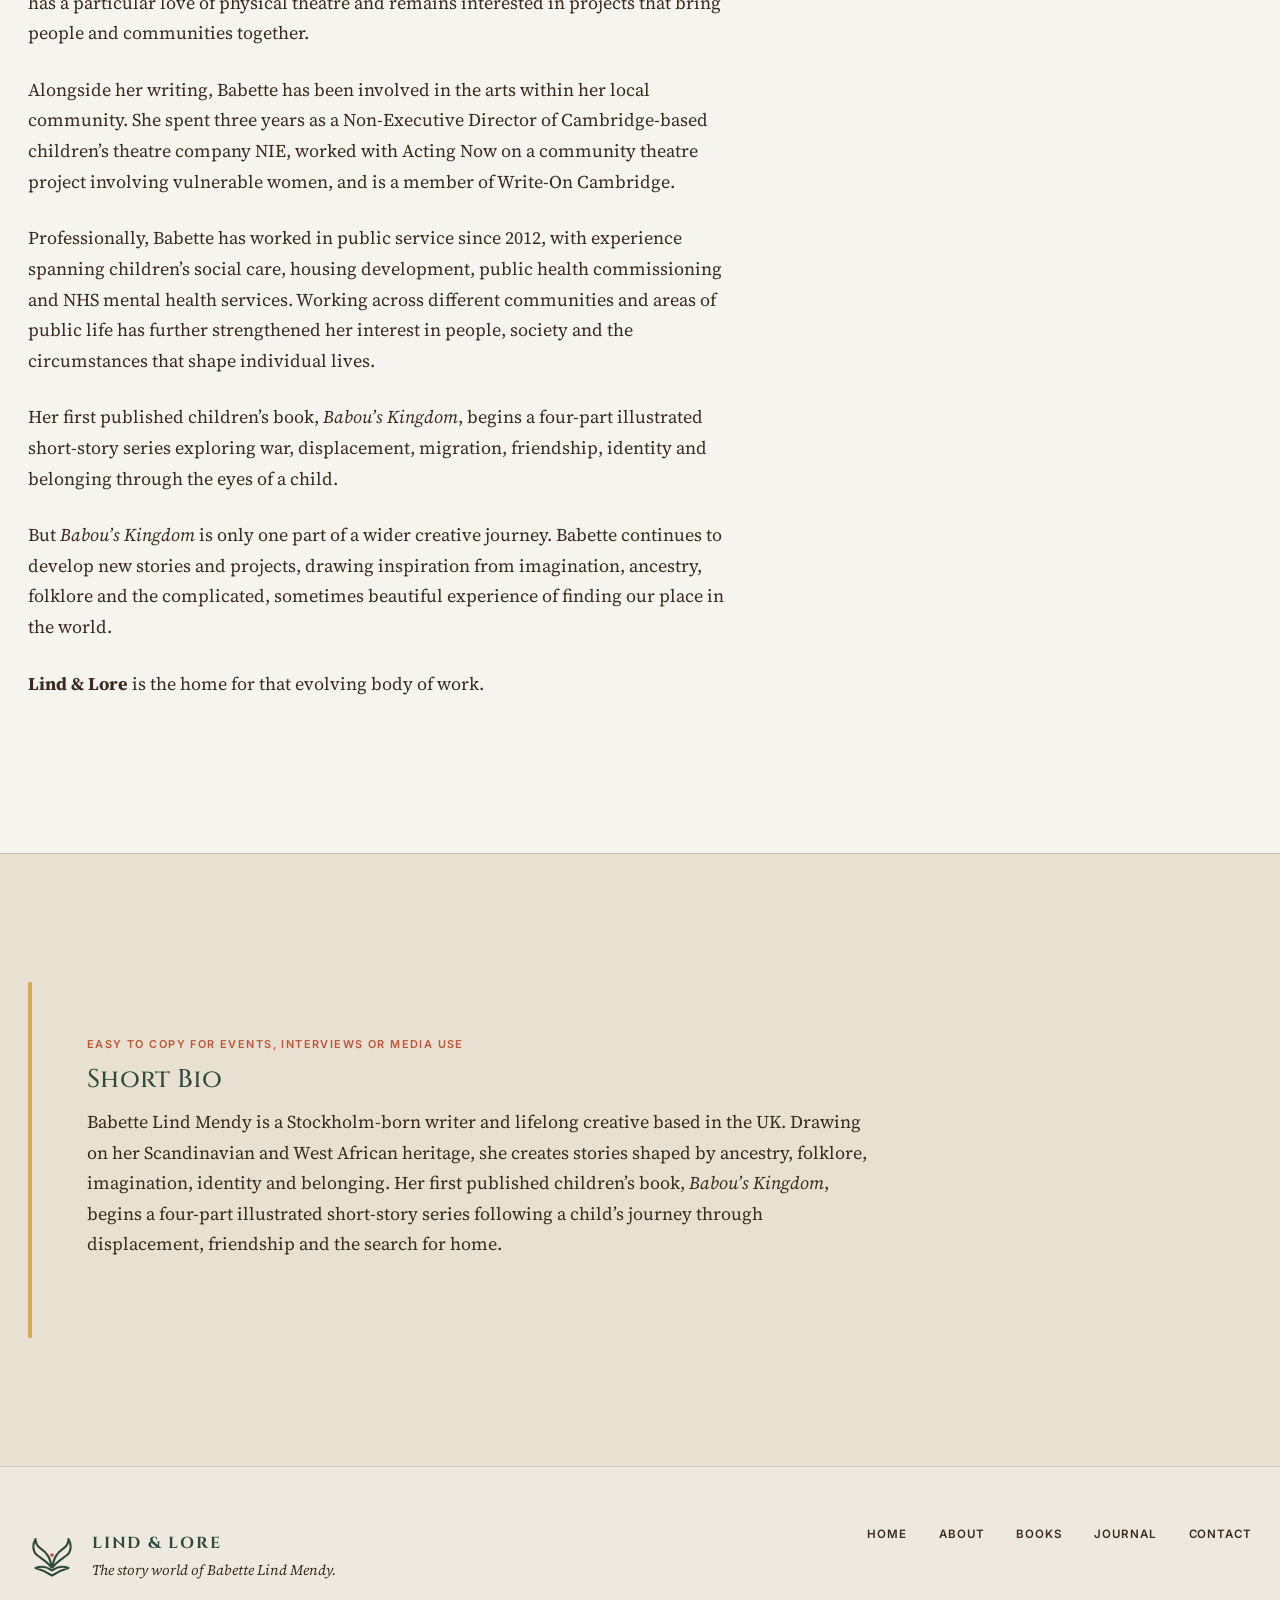
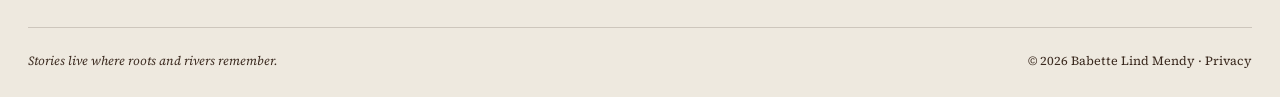
==== commit 3b01b97d: "Expand Babette author biography" ====
--- a/about.html
+++ b/about.html
@@ -1,6 +1,6 @@
-<!doctype html><html lang="en"><head><meta charset="utf-8"><meta name="viewport" content="width=device-width, initial-scale=1"><title>About Babette Lind Mendy | Lind &amp; Lore</title><meta name="description" content="Meet Babette Lind Mendy, a Swedish-Gambian writer and storyteller whose work explores heritage, identity, belonging and imagination."><link rel="canonical" href="https://lindandlore.com/about.html"><meta property="og:type" content="website"><meta property="og:title" content="About Babette Lind Mendy | Lind &amp; Lore"><meta property="og:description" content="Writer. Storyteller. Reader first."><meta property="og:url" content="https://lindandlore.com/about.html"><meta name="twitter:card" content="summary"><meta name="theme-color" content="#F6F4EE"><link rel="icon" href="assets/logo/lind-lore-mark.svg" type="image/svg+xml"><link rel="preconnect" href="https://fonts.googleapis.com"><link rel="preconnect" href="https://fonts.gstatic.com" crossorigin><link href="https://fonts.googleapis.com/css2?family=Cinzel:wght@500;600&amp;family=Source+Serif+4:opsz,wght@8..60,400;8..60,500;8..60,600&amp;family=Inter:wght@500;600&amp;display=swap" rel="stylesheet"><link rel="stylesheet" href="assets/css/styles.css"></head>
+<!doctype html><html lang="en"><head><meta charset="utf-8"><meta name="viewport" content="width=device-width, initial-scale=1"><title>About Babette Lind Mendy | Lind &amp; Lore</title><meta name="description" content="Meet Babette Lind Mendy, a writer and lifelong creative whose work explores identity, belonging, heritage and the human experience."><link rel="canonical" href="https://lindandlore.com/about.html"><meta property="og:type" content="website"><meta property="og:title" content="About Babette Lind Mendy | Lind &amp; Lore"><meta property="og:description" content="Writer, storyteller and lifelong creative."><meta property="og:url" content="https://lindandlore.com/about.html"><meta name="twitter:card" content="summary"><meta name="theme-color" content="#F6F4EE"><link rel="icon" href="assets/logo/lind-lore-mark.svg" type="image/svg+xml"><link rel="preconnect" href="https://fonts.googleapis.com"><link rel="preconnect" href="https://fonts.gstatic.com" crossorigin><link href="https://fonts.googleapis.com/css2?family=Cinzel:wght@500;600&amp;family=Source+Serif+4:opsz,wght@8..60,400;8..60,500;8..60,600&amp;family=Inter:wght@500;600&amp;display=swap" rel="stylesheet"><link rel="stylesheet" href="assets/css/styles.css?v=20260820-portrait"></head>
 <body><a class="skip-link" href="#main-content">Skip to content</a><header class="site-header"><div class="header-inner"><a class="brand" href="index.html" aria-label="Lind and Lore home"><img src="assets/logo/lind-lore-mark.svg" width="42" height="42" alt=""><span class="brand-copy"><strong>Lind &amp; Lore</strong><small>The story world of Babette Lind Mendy.</small></span></a><button class="menu-toggle" type="button" aria-expanded="false" aria-controls="main-navigation"><span></span><span></span><span></span><span class="visually-hidden">Menu</span></button><nav id="main-navigation" class="main-nav" aria-label="Main navigation"><a href="index.html">Home</a><a href="about.html" aria-current="page">About</a><a href="books.html">Books</a><a href="journal.html">Journal</a><a href="contact.html">Contact</a></nav></div></header>
-<main id="main-content"><section class="hero page-hero"><p class="eyebrow">The storyteller</p><h1>About Babette<br>Lind Mendy</h1><p class="hero-intro">Writer. Storyteller. Reader first.</p></section>
-<section class="section"><div class="bio-layout"><article class="prose"><p class="large-copy">Babette Lind Mendy is a writer and storyteller whose work explores heritage, identity, belonging, resilience, and the quiet power of imagination.</p><p>Born and raised in Stockholm, Sweden, to a Swedish mother and Gambian father, she was drawn from an early age to the world of stories — spending hours lost in books and allowing her imagination to run free.</p><p>That love of storytelling later expanded into acting, writing, and a lifelong connection to creative expression through performance, poetry, song, and movement.</p><p>Books were more than a pleasure in childhood. They were also a refuge.</p><p>Growing up as a mixed-race child in Sweden in the 1980s, Babette experienced racism and struggled at times with questions of identity and belonging. Stories offered escape, comfort, possibility, and access to worlds beyond the one immediately around her.</p><p>Those experiences continue to shape the emotional heart of her writing today.</p><p>Now based in the UK, Babette writes with a deep interest in the ways stories can help us feel seen, engage with difficult subjects, and understand each other with greater compassion.</p><p>Her creative world is shaped by both her Scandinavian and West African heritage, including her Manjago roots, and by themes of ancestry, nature, movement, memory, resilience, and imagination.</p><p><strong>Lind &amp; Lore</strong> is the home for that evolving body of work.</p></article><figure class="portrait-frame author-portrait"><img src="assets/images/babette-lind-mendy-portrait.png" width="1258" height="1258" alt="Portrait of author Babette Lind Mendy"></figure></div></section>
-<section class="section oat-section"><div class="short-bio"><p class="copy-label">Easy to copy for events, interviews or media use</p><h2>Short Bio</h2><p>Babette Lind Mendy is a Swedish-Gambian writer and storyteller based in the UK. Through Lind &amp; Lore, she creates stories shaped by heritage, imagination, belonging, and emotional truth.</p></div></section></main>
+<main id="main-content"><section class="hero page-hero"><p class="eyebrow">The storyteller</p><h1>About Babette<br>Lind Mendy</h1><p class="hero-intro">Writer. Storyteller. Lifelong creative.</p></section>
+<section class="section"><div class="bio-layout"><article class="prose"><p class="large-copy">Babette Lind Mendy is a writer and lifelong creative with a particular love of storytelling, physical theatre and work that explores identity, belonging and the human experience.</p><p>Born and raised in Stockholm, Sweden, and now based in the UK, Babette comes from both Scandinavian and West African heritage. Her family roots stretch through Sweden and Finland on one side, and The Gambia and Guinea-Bissau on the other, including her Manjago heritage.</p><p>Growing up surrounded by both sides of her family gave her a strong connection to different languages, traditions, foods, communities, beliefs and ways of seeing the world. Folklore, mythology, family stories and cultural traditions from her Scandinavian and West African roots continue to influence her imagination and the stories she wants to tell.</p><p>Growing up mixed-race in Sweden also shaped Babette’s understanding of identity and belonging from an early age. Those experiences continue to inform her curiosity about what makes us feel at home, how we understand where we come from, and how people hold on to a sense of themselves when the world around them changes.</p><p>Her Manjago heritage remains an important part of the way she understands her connection to ancestry, nature, spirituality and the deeper stories we inherit and carry with us.</p><p>Babette has been drawn to stories and performance since childhood. Her creative interests have ranged from acting, poetry and songwriting to theatre and writing. She has a particular love of physical theatre and remains interested in projects that bring people and communities together.</p><p>Alongside her writing, Babette has been involved in the arts within her local community. She spent three years as a Non-Executive Director of Cambridge-based children’s theatre company NIE, worked with Acting Now on a community theatre project involving vulnerable women, and is a member of Write-On Cambridge.</p><p>Professionally, Babette has worked in public service since 2012, with experience spanning children’s social care, housing development, public health commissioning and NHS mental health services. Working across different communities and areas of public life has further strengthened her interest in people, society and the circumstances that shape individual lives.</p><p>Her first published children’s book, <em>Babou’s Kingdom</em>, begins a four-part illustrated short-story series exploring war, displacement, migration, friendship, identity and belonging through the eyes of a child.</p><p>But <em>Babou’s Kingdom</em> is only one part of a wider creative journey. Babette continues to develop new stories and projects, drawing inspiration from imagination, ancestry, folklore and the complicated, sometimes beautiful experience of finding our place in the world.</p><p><strong>Lind &amp; Lore</strong> is the home for that evolving body of work.</p></article><figure class="portrait-frame author-portrait"><img src="assets/images/babette-lind-mendy-portrait.png" width="1258" height="1258" alt="Portrait of author Babette Lind Mendy"></figure></div></section>
+<section class="section oat-section"><div class="short-bio"><p class="copy-label">Easy to copy for events, interviews or media use</p><h2>Short Bio</h2><p>Babette Lind Mendy is a Stockholm-born writer and lifelong creative based in the UK. Drawing on her Scandinavian and West African heritage, she creates stories shaped by ancestry, folklore, imagination, identity and belonging. Her first published children’s book, <em>Babou’s Kingdom</em>, begins a four-part illustrated short-story series following a child’s journey through displacement, friendship and the search for home.</p></div></section></main>
 <footer class="site-footer"><div class="footer-inner"><div class="footer-brand"><img src="assets/logo/lind-lore-mark.svg" width="48" height="48" alt=""><div><strong>Lind &amp; Lore</strong><p>The story world of Babette Lind Mendy.</p></div></div><nav aria-label="Footer navigation"><a href="index.html">Home</a><a href="about.html">About</a><a href="books.html">Books</a><a href="journal.html">Journal</a><a href="contact.html">Contact</a></nav></div><div class="footer-bottom"><p>Stories live where roots and rivers remember.</p><p>© <span data-current-year></span> Babette Lind Mendy · <a href="contact.html#privacy">Privacy</a></p></div></footer><script src="assets/js/main.js"></script></body></html>
--- a/assets/css/styles.css
+++ b/assets/css/styles.css
@@ -5,7 +5,7 @@
 @media(max-width:700px){body{font-size:17px}.header-inner{min-height:78px;padding:0 20px}.brand-copy small{display:none}.menu-toggle{display:block}.main-nav{display:none;position:absolute;top:100%;left:0;right:0;background:var(--ivory);padding:1rem 20px 1.4rem;border-bottom:1px solid var(--line);box-shadow:0 10px 25px rgba(59,42,31,.1);flex-direction:column;align-items:stretch;gap:0}.main-nav.is-open{display:flex}.main-nav a{padding:.8rem .2rem}.main-nav a::after{display:none}.hero,.section{padding-left:20px;padding-right:20px}.home-hero{padding-top:65px}.hero-copy h1{font-size:clamp(2.65rem,13vw,4.1rem)}.landscape-art{aspect-ratio:5/6}.section-heading{grid-template-columns:1fr;gap:1.3rem}.section-note{margin:0}.three-cards{grid-template-columns:1fr}.story-card:last-child{grid-column:auto}.story-card{min-height:270px;padding:1.6rem}.book-listing .book-cover,.book-detail-hero .book-cover{order:-1}.metadata{grid-template-columns:1fr}.newsletter{padding-left:20px;padding-right:20px}.inline-form{display:block}.inline-form input{width:100%;border-right:1px solid rgba(246,244,238,.55);border-radius:3px;margin-bottom:.7rem}.inline-form .button{width:100%;border-radius:3px}.contact-form{grid-template-columns:1fr}.field-full{grid-column:auto}.footer-inner nav{display:grid;grid-template-columns:1fr 1fr;width:100%}.footer-bottom{flex-direction:column}.button-row .button{width:100%}.page-hero::after{width:80px;height:40px}.placeholder-actions .button{width:100%}}
 
 .newsletter-signup{min-width:0}.newsletter-fields{display:grid;grid-template-columns:minmax(0,.8fr) minmax(0,1.25fr) auto;gap:.75rem;align-items:end}.newsletter-fields input{width:100%;min-height:48px;border:1px solid rgba(246,244,238,.55);background:rgba(246,244,238,.1);color:var(--ivory);padding:.7rem 1rem;border-radius:3px}.newsletter-fields input::placeholder{color:rgba(246,244,238,.7)}.newsletter-fields .button{white-space:nowrap}.integration-form .optional{font-weight:500;letter-spacing:0;text-transform:none;opacity:.72}.newsletter-success{border-left:2px solid var(--honey);padding-left:1.4rem}.newsletter-success h3{color:var(--ivory)}.newsletter-success p{margin-bottom:0}.ml-error{display:block;color:#f1d8a8;font:500 .78rem var(--sans);margin-top:.35rem}.newsletter [hidden]{display:none!important}
-.book-cover-art{margin:0;background:transparent}.book-cover-art::before{display:none}.book-cover-art img{width:100%;height:100%;object-fit:cover}.author-portrait{margin:0;box-shadow:var(--shadow)}.author-portrait img{width:100%;height:100%;object-fit:cover;object-position:center 28%}.download-note{font-size:.9rem;color:#62554b}
+.book-cover-art{margin:0;background:transparent}.book-cover-art::before{display:none}.book-cover-art img{width:100%;height:100%;object-fit:cover}.author-portrait{margin:0;box-shadow:var(--shadow)}.author-portrait img{position:absolute;inset:0;width:100%;height:100%;object-fit:cover;object-position:center}.download-note{font-size:.9rem;color:#62554b}
 @media(max-width:1100px){.newsletter-fields{grid-template-columns:1fr 1fr}.newsletter-fields .button{grid-column:1/-1}}
 @media(max-width:700px){.newsletter-fields{grid-template-columns:1fr}.newsletter-fields .button{grid-column:auto;width:100%}}
 @media(prefers-reduced-motion:reduce){html{scroll-behavior:auto}*,*::before,*::after{transition-duration:.01ms!important;animation-duration:.01ms!important;animation-iteration-count:1!important}}
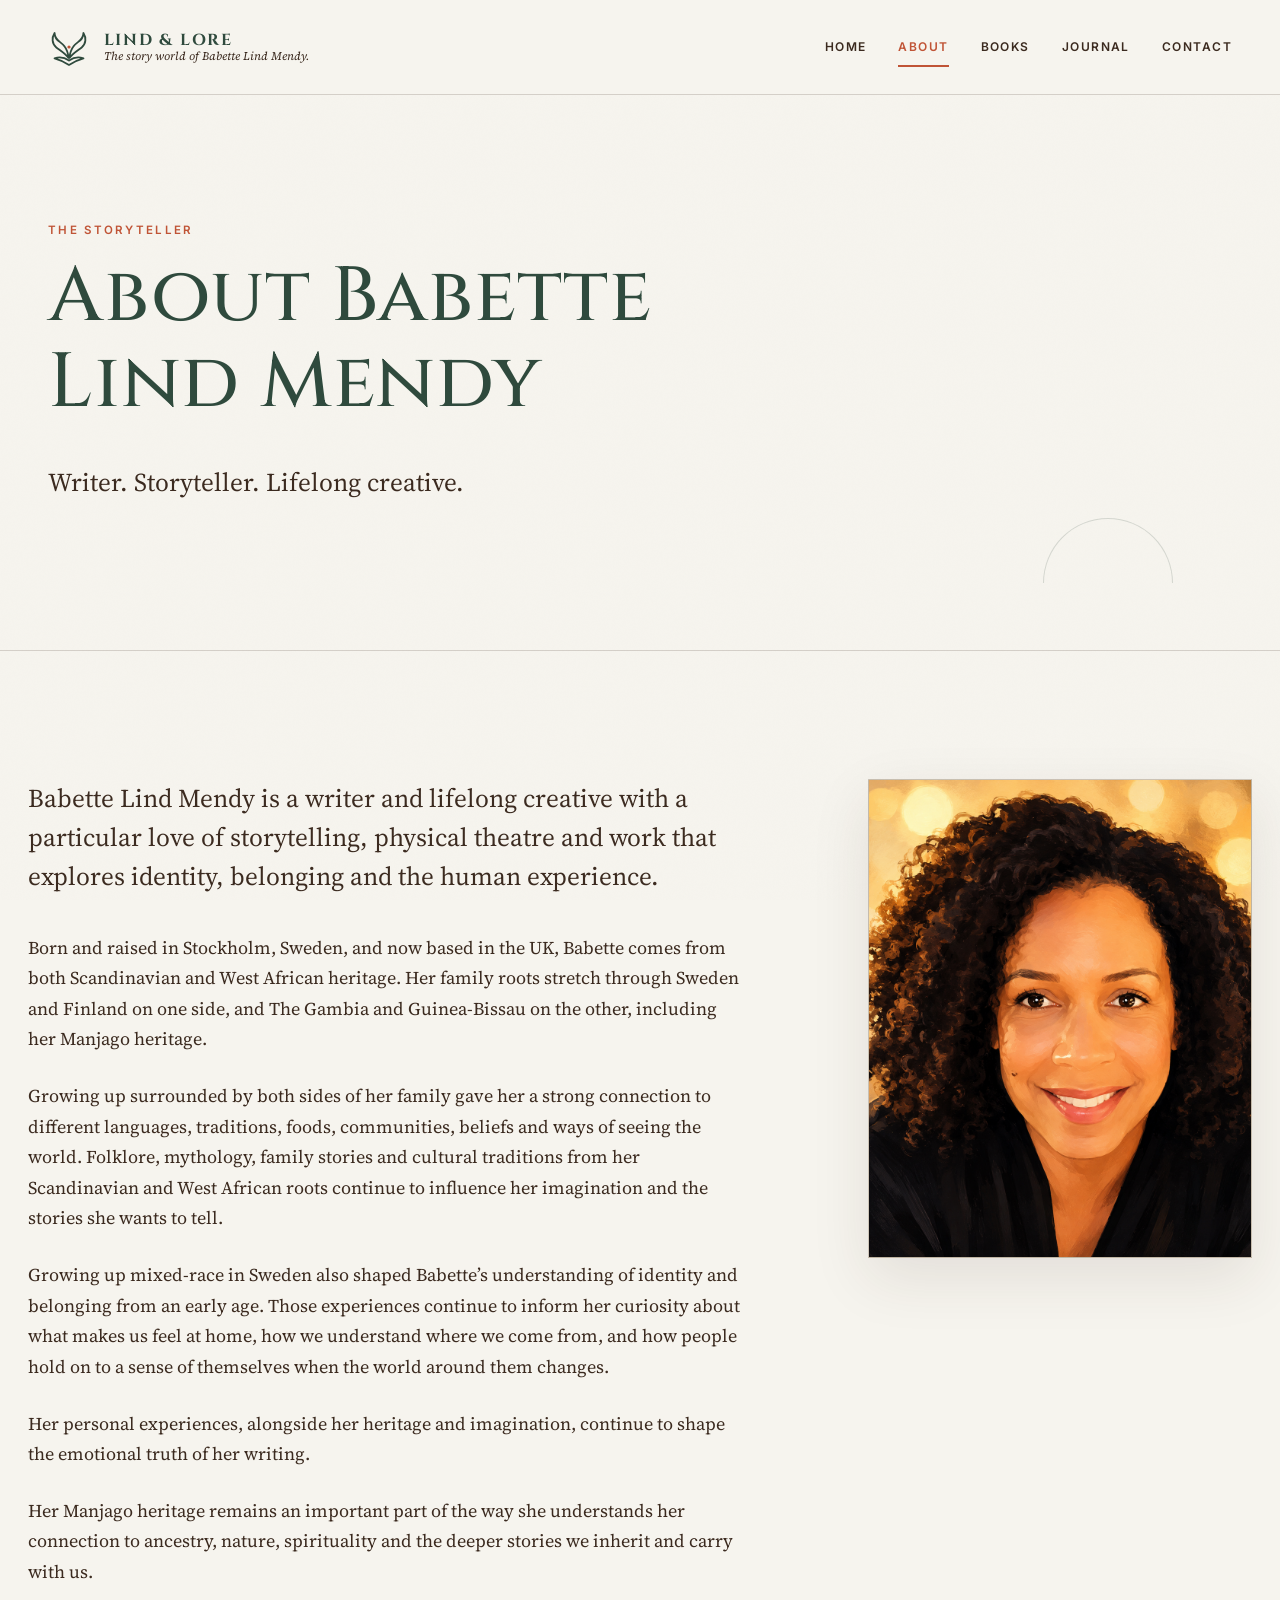
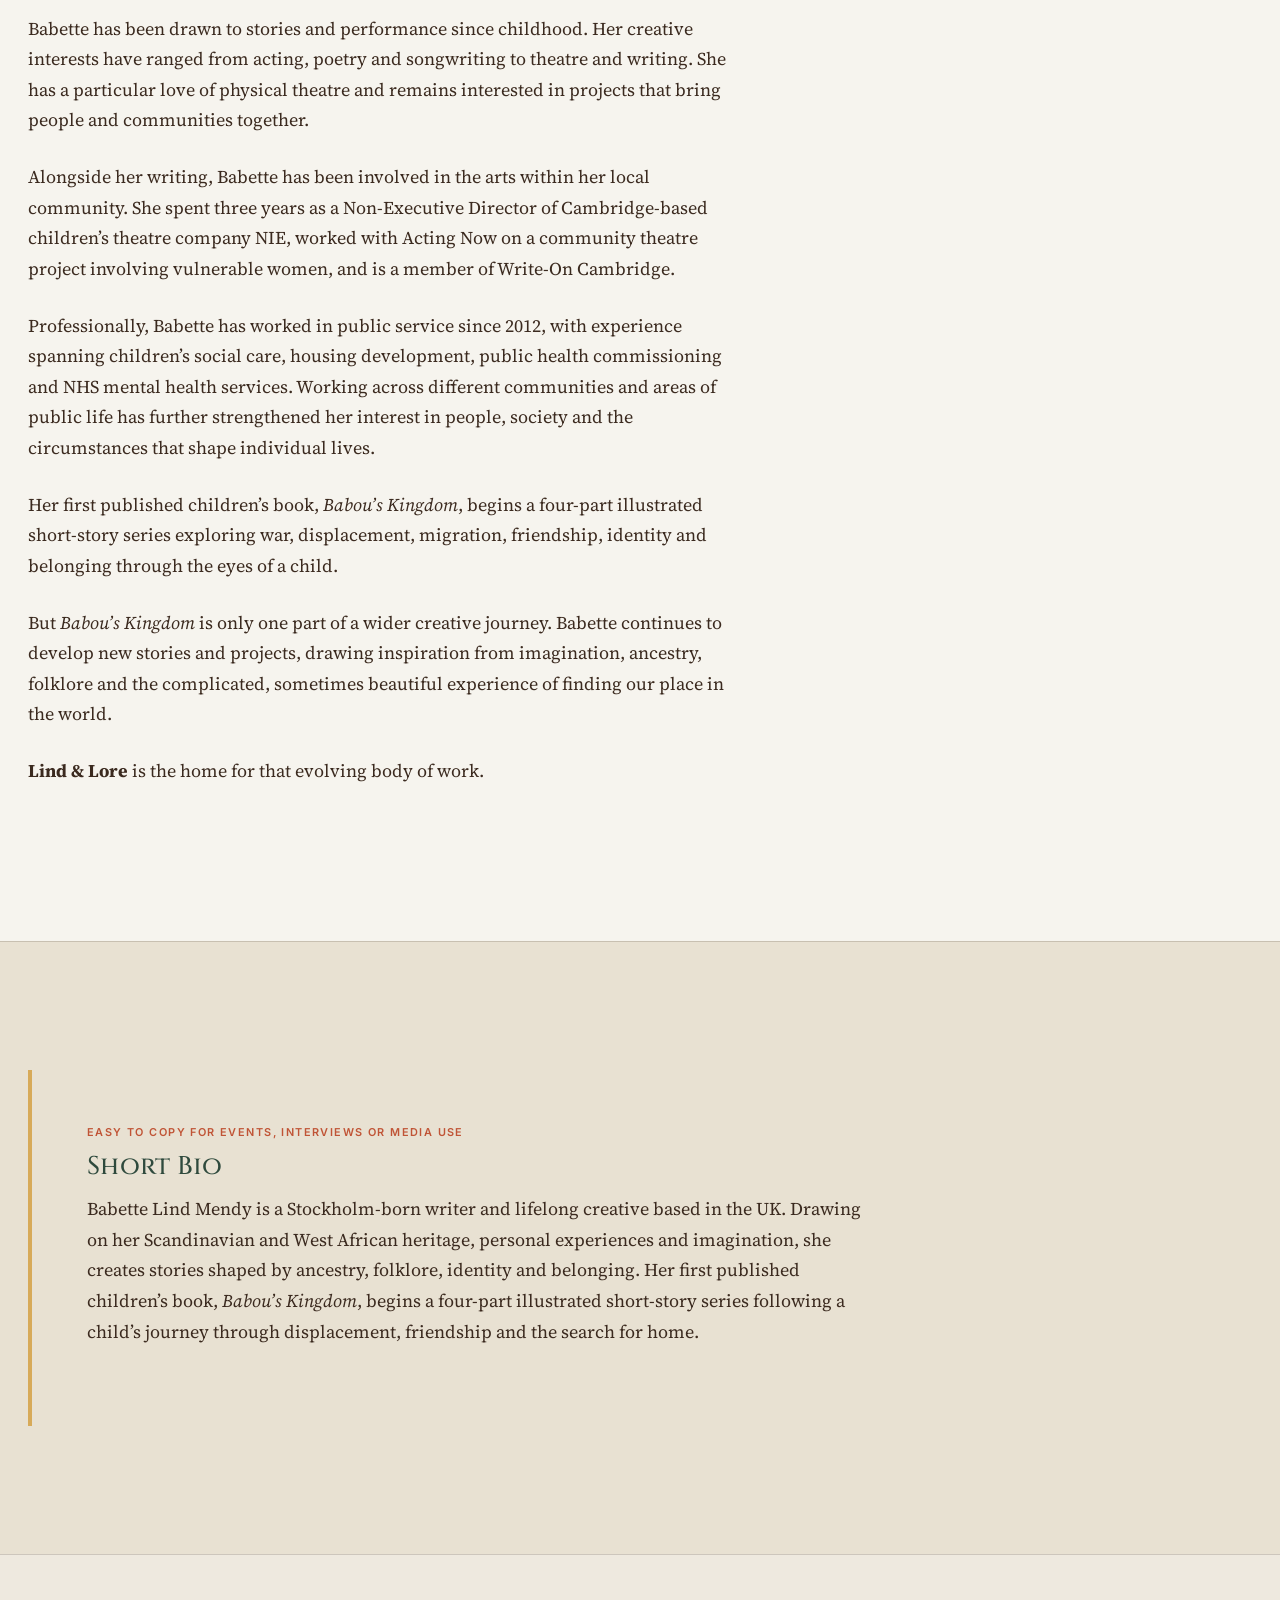
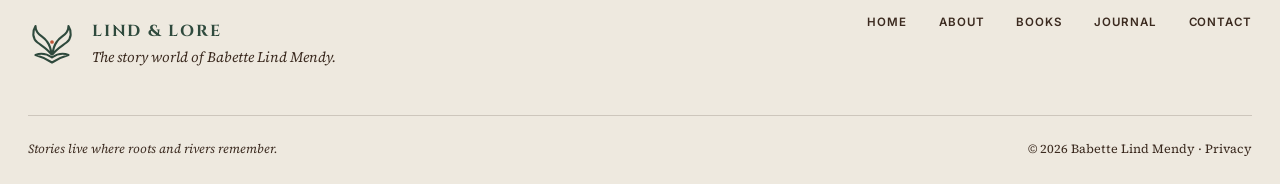
==== commit 5bf67b23: "Reflect lived experience across author messaging" ====
--- a/about.html
+++ b/about.html
@@ -1,6 +1,6 @@
-<!doctype html><html lang="en"><head><meta charset="utf-8"><meta name="viewport" content="width=device-width, initial-scale=1"><title>About Babette Lind Mendy | Lind &amp; Lore</title><meta name="description" content="Meet Babette Lind Mendy, a writer and lifelong creative whose work explores identity, belonging, heritage and the human experience."><link rel="canonical" href="https://lindandlore.com/about.html"><meta property="og:type" content="website"><meta property="og:title" content="About Babette Lind Mendy | Lind &amp; Lore"><meta property="og:description" content="Writer, storyteller and lifelong creative."><meta property="og:url" content="https://lindandlore.com/about.html"><meta name="twitter:card" content="summary"><meta name="theme-color" content="#F6F4EE"><link rel="icon" href="assets/logo/lind-lore-mark.svg" type="image/svg+xml"><link rel="preconnect" href="https://fonts.googleapis.com"><link rel="preconnect" href="https://fonts.gstatic.com" crossorigin><link href="https://fonts.googleapis.com/css2?family=Cinzel:wght@500;600&amp;family=Source+Serif+4:opsz,wght@8..60,400;8..60,500;8..60,600&amp;family=Inter:wght@500;600&amp;display=swap" rel="stylesheet"><link rel="stylesheet" href="assets/css/styles.css?v=20260820-portrait"></head>
+<!doctype html><html lang="en"><head><meta charset="utf-8"><meta name="viewport" content="width=device-width, initial-scale=1"><title>About Babette Lind Mendy | Lind &amp; Lore</title><meta name="description" content="Meet Babette Lind Mendy, a writer and lifelong creative whose work is shaped by heritage, imagination, lived experience and belonging."><link rel="canonical" href="https://lindandlore.com/about.html"><meta property="og:type" content="website"><meta property="og:title" content="About Babette Lind Mendy | Lind &amp; Lore"><meta property="og:description" content="A writer and storyteller shaped by heritage, imagination and lived experience."><meta property="og:url" content="https://lindandlore.com/about.html"><meta name="twitter:card" content="summary"><meta name="theme-color" content="#F6F4EE"><link rel="icon" href="assets/logo/lind-lore-mark.svg" type="image/svg+xml"><link rel="preconnect" href="https://fonts.googleapis.com"><link rel="preconnect" href="https://fonts.gstatic.com" crossorigin><link href="https://fonts.googleapis.com/css2?family=Cinzel:wght@500;600&amp;family=Source+Serif+4:opsz,wght@8..60,400;8..60,500;8..60,600&amp;family=Inter:wght@500;600&amp;display=swap" rel="stylesheet"><link rel="stylesheet" href="assets/css/styles.css?v=20260820-portrait"></head>
 <body><a class="skip-link" href="#main-content">Skip to content</a><header class="site-header"><div class="header-inner"><a class="brand" href="index.html" aria-label="Lind and Lore home"><img src="assets/logo/lind-lore-mark.svg" width="42" height="42" alt=""><span class="brand-copy"><strong>Lind &amp; Lore</strong><small>The story world of Babette Lind Mendy.</small></span></a><button class="menu-toggle" type="button" aria-expanded="false" aria-controls="main-navigation"><span></span><span></span><span></span><span class="visually-hidden">Menu</span></button><nav id="main-navigation" class="main-nav" aria-label="Main navigation"><a href="index.html">Home</a><a href="about.html" aria-current="page">About</a><a href="books.html">Books</a><a href="journal.html">Journal</a><a href="contact.html">Contact</a></nav></div></header>
 <main id="main-content"><section class="hero page-hero"><p class="eyebrow">The storyteller</p><h1>About Babette<br>Lind Mendy</h1><p class="hero-intro">Writer. Storyteller. Lifelong creative.</p></section>
-<section class="section"><div class="bio-layout"><article class="prose"><p class="large-copy">Babette Lind Mendy is a writer and lifelong creative with a particular love of storytelling, physical theatre and work that explores identity, belonging and the human experience.</p><p>Born and raised in Stockholm, Sweden, and now based in the UK, Babette comes from both Scandinavian and West African heritage. Her family roots stretch through Sweden and Finland on one side, and The Gambia and Guinea-Bissau on the other, including her Manjago heritage.</p><p>Growing up surrounded by both sides of her family gave her a strong connection to different languages, traditions, foods, communities, beliefs and ways of seeing the world. Folklore, mythology, family stories and cultural traditions from her Scandinavian and West African roots continue to influence her imagination and the stories she wants to tell.</p><p>Growing up mixed-race in Sweden also shaped Babette’s understanding of identity and belonging from an early age. Those experiences continue to inform her curiosity about what makes us feel at home, how we understand where we come from, and how people hold on to a sense of themselves when the world around them changes.</p><p>Her Manjago heritage remains an important part of the way she understands her connection to ancestry, nature, spirituality and the deeper stories we inherit and carry with us.</p><p>Babette has been drawn to stories and performance since childhood. Her creative interests have ranged from acting, poetry and songwriting to theatre and writing. She has a particular love of physical theatre and remains interested in projects that bring people and communities together.</p><p>Alongside her writing, Babette has been involved in the arts within her local community. She spent three years as a Non-Executive Director of Cambridge-based children’s theatre company NIE, worked with Acting Now on a community theatre project involving vulnerable women, and is a member of Write-On Cambridge.</p><p>Professionally, Babette has worked in public service since 2012, with experience spanning children’s social care, housing development, public health commissioning and NHS mental health services. Working across different communities and areas of public life has further strengthened her interest in people, society and the circumstances that shape individual lives.</p><p>Her first published children’s book, <em>Babou’s Kingdom</em>, begins a four-part illustrated short-story series exploring war, displacement, migration, friendship, identity and belonging through the eyes of a child.</p><p>But <em>Babou’s Kingdom</em> is only one part of a wider creative journey. Babette continues to develop new stories and projects, drawing inspiration from imagination, ancestry, folklore and the complicated, sometimes beautiful experience of finding our place in the world.</p><p><strong>Lind &amp; Lore</strong> is the home for that evolving body of work.</p></article><figure class="portrait-frame author-portrait"><img src="assets/images/babette-lind-mendy-portrait.png" width="1258" height="1258" alt="Portrait of author Babette Lind Mendy"></figure></div></section>
-<section class="section oat-section"><div class="short-bio"><p class="copy-label">Easy to copy for events, interviews or media use</p><h2>Short Bio</h2><p>Babette Lind Mendy is a Stockholm-born writer and lifelong creative based in the UK. Drawing on her Scandinavian and West African heritage, she creates stories shaped by ancestry, folklore, imagination, identity and belonging. Her first published children’s book, <em>Babou’s Kingdom</em>, begins a four-part illustrated short-story series following a child’s journey through displacement, friendship and the search for home.</p></div></section></main>
+<section class="section"><div class="bio-layout"><article class="prose"><p class="large-copy">Babette Lind Mendy is a writer and lifelong creative with a particular love of storytelling, physical theatre and work that explores identity, belonging and the human experience.</p><p>Born and raised in Stockholm, Sweden, and now based in the UK, Babette comes from both Scandinavian and West African heritage. Her family roots stretch through Sweden and Finland on one side, and The Gambia and Guinea-Bissau on the other, including her Manjago heritage.</p><p>Growing up surrounded by both sides of her family gave her a strong connection to different languages, traditions, foods, communities, beliefs and ways of seeing the world. Folklore, mythology, family stories and cultural traditions from her Scandinavian and West African roots continue to influence her imagination and the stories she wants to tell.</p><p>Growing up mixed-race in Sweden also shaped Babette’s understanding of identity and belonging from an early age. Those experiences continue to inform her curiosity about what makes us feel at home, how we understand where we come from, and how people hold on to a sense of themselves when the world around them changes.</p><p>Her personal experiences, alongside her heritage and imagination, continue to shape the emotional truth of her writing.</p><p>Her Manjago heritage remains an important part of the way she understands her connection to ancestry, nature, spirituality and the deeper stories we inherit and carry with us.</p><p>Babette has been drawn to stories and performance since childhood. Her creative interests have ranged from acting, poetry and songwriting to theatre and writing. She has a particular love of physical theatre and remains interested in projects that bring people and communities together.</p><p>Alongside her writing, Babette has been involved in the arts within her local community. She spent three years as a Non-Executive Director of Cambridge-based children’s theatre company NIE, worked with Acting Now on a community theatre project involving vulnerable women, and is a member of Write-On Cambridge.</p><p>Professionally, Babette has worked in public service since 2012, with experience spanning children’s social care, housing development, public health commissioning and NHS mental health services. Working across different communities and areas of public life has further strengthened her interest in people, society and the circumstances that shape individual lives.</p><p>Her first published children’s book, <em>Babou’s Kingdom</em>, begins a four-part illustrated short-story series exploring war, displacement, migration, friendship, identity and belonging through the eyes of a child.</p><p>But <em>Babou’s Kingdom</em> is only one part of a wider creative journey. Babette continues to develop new stories and projects, drawing inspiration from imagination, ancestry, folklore and the complicated, sometimes beautiful experience of finding our place in the world.</p><p><strong>Lind &amp; Lore</strong> is the home for that evolving body of work.</p></article><figure class="portrait-frame author-portrait"><img src="assets/images/babette-lind-mendy-portrait.png" width="1258" height="1258" alt="Portrait of author Babette Lind Mendy"></figure></div></section>
+<section class="section oat-section"><div class="short-bio"><p class="copy-label">Easy to copy for events, interviews or media use</p><h2>Short Bio</h2><p>Babette Lind Mendy is a Stockholm-born writer and lifelong creative based in the UK. Drawing on her Scandinavian and West African heritage, personal experiences and imagination, she creates stories shaped by ancestry, folklore, identity and belonging. Her first published children’s book, <em>Babou’s Kingdom</em>, begins a four-part illustrated short-story series following a child’s journey through displacement, friendship and the search for home.</p></div></section></main>
 <footer class="site-footer"><div class="footer-inner"><div class="footer-brand"><img src="assets/logo/lind-lore-mark.svg" width="48" height="48" alt=""><div><strong>Lind &amp; Lore</strong><p>The story world of Babette Lind Mendy.</p></div></div><nav aria-label="Footer navigation"><a href="index.html">Home</a><a href="about.html">About</a><a href="books.html">Books</a><a href="journal.html">Journal</a><a href="contact.html">Contact</a></nav></div><div class="footer-bottom"><p>Stories live where roots and rivers remember.</p><p>© <span data-current-year></span> Babette Lind Mendy · <a href="contact.html#privacy">Privacy</a></p></div></footer><script src="assets/js/main.js"></script></body></html>
